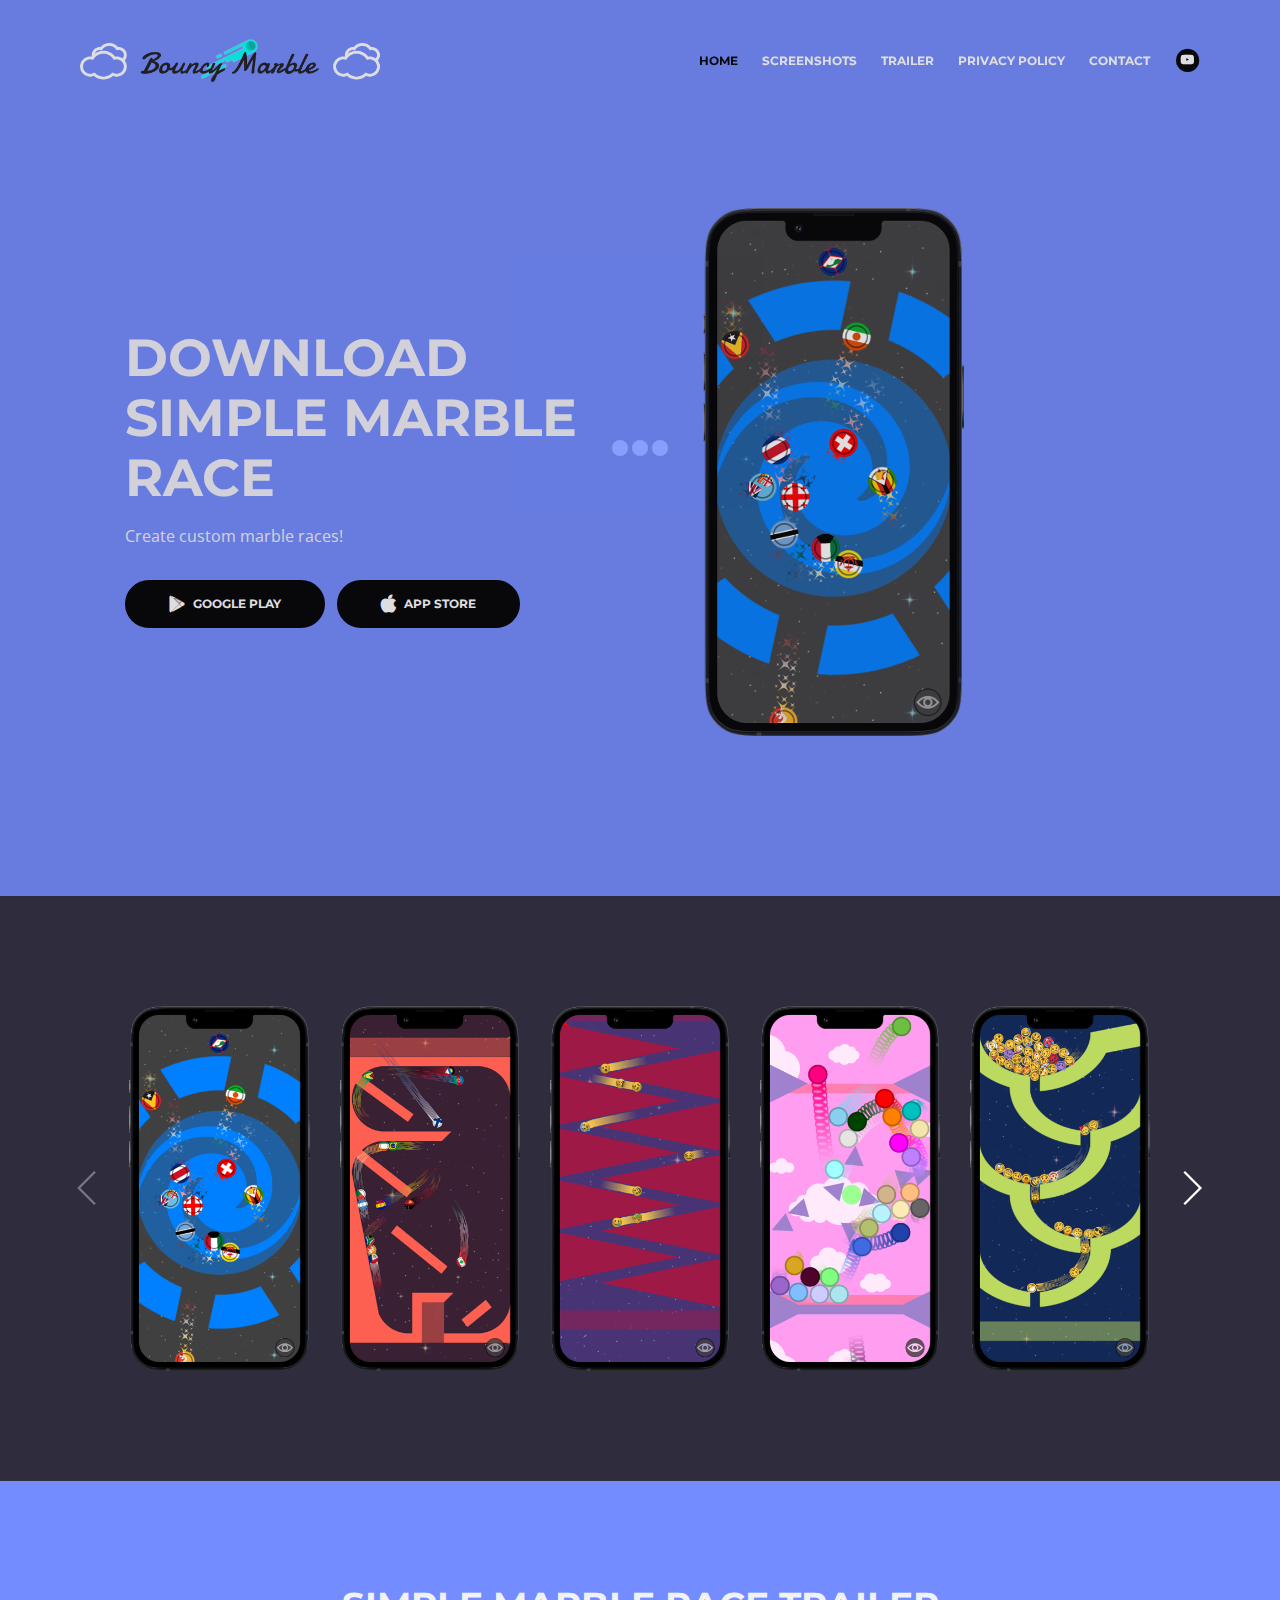
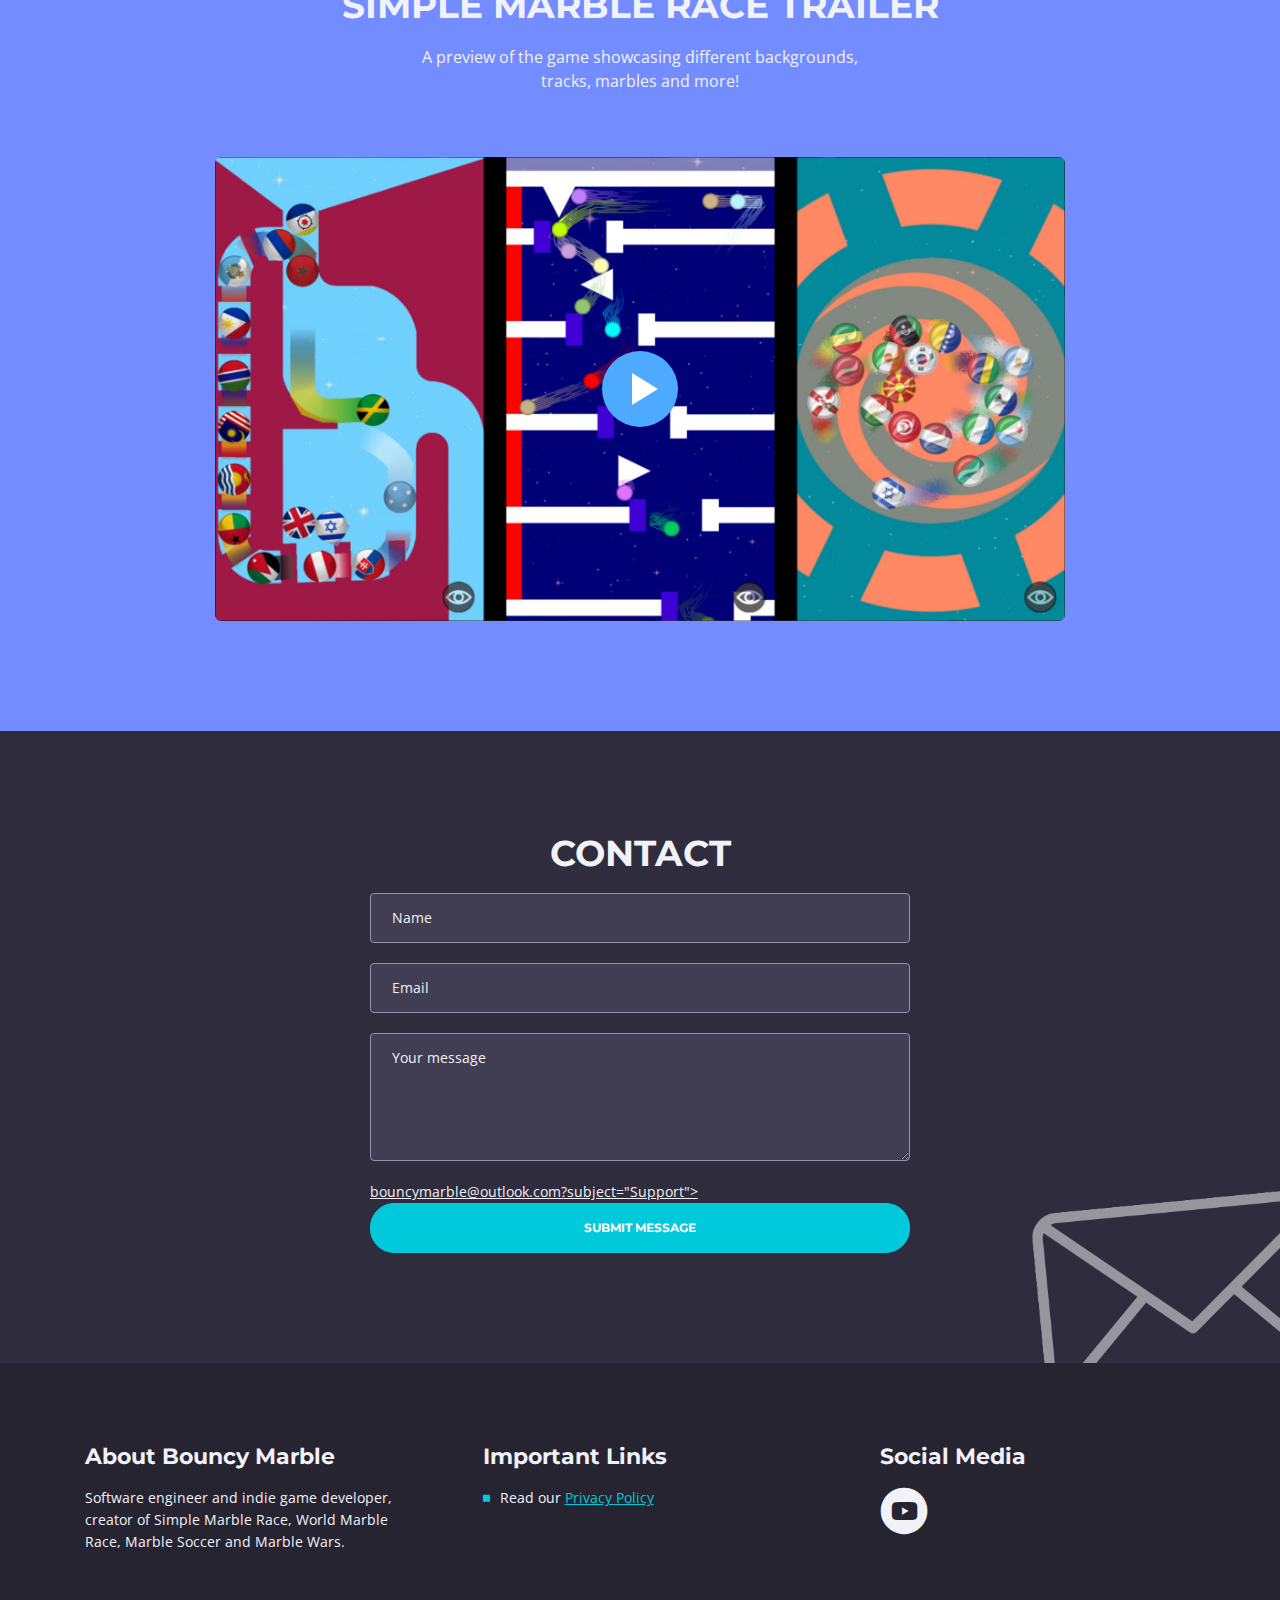
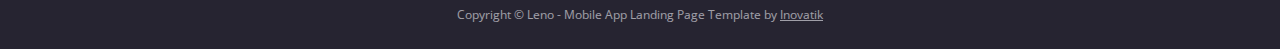
==== index.html @ 017c8eac "Update index.html" ====
<!DOCTYPE html>
<html lang="en">
<head>
    <meta charset="utf-8">
    <meta name="viewport" content="width=device-width, initial-scale=1, shrink-to-fit=no">
    
    <!-- SEO Meta Tags -->
    <meta name="description" content="Free mobile app HTML landing page template to help you build a great online presence for your app which will convert visitors into users">
    <meta name="author" content="Inovatik">

    <!-- OG Meta Tags to improve the way the post looks when you share the page on LinkedIn, Facebook, Google+ -->
	<meta property="og:site_name" content="" /> <!-- website name -->
	<meta property="og:site" content="" /> <!-- website link -->
	<meta property="og:title" content=""/> <!-- title shown in the actual shared post -->
	<meta property="og:description" content="" /> <!-- description shown in the actual shared post -->
	<meta property="og:image" content="" /> <!-- image link, make sure it's jpg -->
	<meta property="og:url" content="" /> <!-- where do you want your post to link to -->
	<meta property="og:type" content="article" />

    <!-- Website Title -->
    <title>Bouncy Marble</title>
    
    <!-- Styles -->
    <link href="https://fonts.googleapis.com/css?family=Montserrat:400,600,700" rel="stylesheet">
    <link href="https://fonts.googleapis.com/css?family=Open+Sans:400,400i,700,700i" rel="stylesheet">
    <link href="css/bootstrap.css" rel="stylesheet">
    <link href="css/fontawesome-all.css" rel="stylesheet">
    <link href="css/swiper.css" rel="stylesheet">
	<link href="css/magnific-popup.css" rel="stylesheet">
	<link href="css/styles.css" rel="stylesheet">
	
	<!-- Favicon  -->
    <link rel="icon" href="images/favicon.png">
</head>
<body data-spy="scroll" data-target=".fixed-top">
    
    <!-- Preloader -->
	<div class="spinner-wrapper">
        <div class="spinner">
            <div class="bounce1"></div>
            <div class="bounce2"></div>
            <div class="bounce3"></div>
        </div>
    </div>
    <!-- end of preloader -->
    

    <!-- Navbar -->
    <nav class="navbar navbar-expand-md navbar-dark navbar-custom fixed-top">
        <!-- Text Logo - Use this if you don't have a graphic logo -->
        <!-- <a class="navbar-brand logo-text page-scroll" href="index.html">Leno</a> -->

        <!-- Image Logo -->
        <a class="navbar-brand logo-image" href="index.html"><img src="images/logo.png" alt="bouncy-marble-logo"></a> 
        
        <!-- Mobile Menu Toggle Button -->
        <button class="navbar-toggler" type="button" data-toggle="collapse" data-target="#navbarsExampleDefault" aria-controls="navbarsExampleDefault" aria-expanded="false" aria-label="Toggle navigation">
            <span class="navbar-toggler-awesome fas fa-bars"></span>
            <span class="navbar-toggler-awesome fas fa-times"></span>
        </button>
        <!-- end of mobile menu toggle button -->

        <div class="collapse navbar-collapse" id="navbarsExampleDefault">
            <ul class="navbar-nav ml-auto">
                <li class="nav-item">
                    <a class="nav-link page-scroll" href="#header">HOME <span class="sr-only">(current)</span></a>
                </li>
                <li class="nav-item">
                    <a class="nav-link page-scroll" href="#screenshots">SCREENSHOTS</a>
                </li>
                <li class="nav-item">
                    <a class="nav-link page-scroll" href="#trailer">TRAILER</a>
                </li>       
                <li class="nav-item">
                    <a class="nav-link page-scroll" href="privacy-policy.html">PRIVACY POLICY</a>
                </li>
                <li class="nav-item">
                    <a class="nav-link page-scroll" href="#contact">CONTACT</a>
                </li>
            </ul>
            <span class="nav-item social-icons">
                <span class="fa-stack">
                    <a href="https://www.youtube.com/c/BouncyMarble" target="_blank">
                        <i class="fas fa-circle fa-stack-2x"></i>
                        <i class="fab fa-youtube fa-stack-1x"></i>
                    </a>
                </span>
            </span>
        </div>
    </nav> <!-- end of navbar -->
    <!-- end of navbar -->


    <!-- Header -->
    <header id="header" class="header">
        <div class="header-content">
            <div class="container">
                <div class="row">
                    <div class="col-lg-6">
                        <div class="text-container">
                            <h1>DOWNLOAD SIMPLE MARBLE RACE</h1>
                            <p class="p-large">Create custom marble races!</p>
                            <a class="btn-solid-lg page-scroll" href="https://play.google.com/store/apps/details?id=bouncymarble.simplemarblerace" target="_blank"><i class="fab fa-google-play"></i>GOOGLE PLAY</a>
                            <a class="btn-solid-lg page-scroll" href="https://apps.apple.com/app/simple-marble-race/id1596388177" target="_blank"><i class="fab fa-apple"></i>APP STORE</a>
                        </div>
                    </div> <!-- end of col -->
                    <div class="col-lg-6">
                        <div class="image-container">
                            <img class="img-fluid" src="images/header-iphone.png" alt="alternative">
                        </div> <!-- end of image-container -->
                    </div> <!-- end of col -->
                </div> <!-- end of row -->
            </div> <!-- end of container -->
        </div> <!-- end of header-content -->
    </header> <!-- end of header -->
    <!-- end of header -->

    <!-- Screenshots -->
    <div id="screenshots" class="slider-2">
        <div class="container">
            <div class="row">
                <div class="col-lg-12">
                    
                    <!-- Image Slider -->
                    <div class="slider-container">
                        <div class="swiper-container image-slider">
                            <div class="swiper-wrapper">
                                
                                <!-- Slide -->
                                <div class="swiper-slide">
                                    <a href="images/screenshot-1.png" class="popup-link" data-effect="fadeIn">
                                        <img class="img-fluid" src="images/screenshot-1.png" alt="alternative">
                                    </a>
                                </div>
                                <!-- end of slide -->
                                
                                <!-- Slide -->
                                <div class="swiper-slide">
                                    <a href="images/screenshot-2.png" class="popup-link" data-effect="fadeIn">
                                        <img class="img-fluid" src="images/screenshot-2.png" alt="alternative">
                                    </a>
                                </div>
                                <!-- end of slide -->

                                <!-- Slide -->
                                <div class="swiper-slide">
                                    <a href="images/screenshot-3.png" class="popup-link" data-effect="fadeIn">
                                        <img class="img-fluid" src="images/screenshot-3.png" alt="alternative">
                                    </a>
                                </div>
                                <!-- end of slide -->

                                <!-- Slide -->
                                <div class="swiper-slide">
                                    <a href="images/screenshot-4.png" class="popup-link" data-effect="fadeIn">
                                        <img class="img-fluid" src="images/screenshot-4.png" alt="alternative">
                                    </a>
                                </div>
                                <!-- end of slide -->

                                <!-- Slide -->
                                <div class="swiper-slide">
                                    <a href="images/screenshot-5.png" class="popup-link" data-effect="fadeIn">
                                        <img class="img-fluid" src="images/screenshot-5.png" alt="alternative">
                                    </a>
                                </div>
                                <!-- end of slide -->
                                
                                <!-- Slide -->
                                <div class="swiper-slide">
                                    <a href="images/screenshot-6.png" class="popup-link" data-effect="fadeIn">
                                        <img class="img-fluid" src="images/screenshot-6.png" alt="alternative">
                                    </a>
                                </div>
                                <!-- end of slide -->

                                <!-- Slide -->
                                <div class="swiper-slide">
                                    <a href="images/screenshot-7.png" class="popup-link" data-effect="fadeIn">
                                        <img class="img-fluid" src="images/screenshot-7.png" alt="alternative">
                                    </a>
                                </div>
                                <!-- end of slide -->

                                <!-- Slide -->
                                <div class="swiper-slide">
                                    <a href="images/screenshot-8.png" class="popup-link" data-effect="fadeIn">
                                        <img class="img-fluid" src="images/screenshot-8.png" alt="alternative">
                                    </a>
                                </div>
                                <!-- end of slide -->

                                <!-- Slide -->
                                <div class="swiper-slide">
                                    <a href="images/screenshot-9.png" class="popup-link" data-effect="fadeIn">
                                        <img class="img-fluid" src="images/screenshot-9.png" alt="alternative">
                                    </a>
                                </div>
                                <!-- end of slide -->

                                <!-- Slide -->
                                <div class="swiper-slide">
                                    <a href="images/screenshot-10.png" class="popup-link" data-effect="fadeIn">
                                        <img class="img-fluid" src="images/screenshot-10.png" alt="alternative">
                                    </a>
                                </div>
                                <!-- end of slide -->
                                
                            </div> <!-- end of swiper-wrapper -->

                            <!-- Add Arrows -->
                            <div class="swiper-button-next"></div>
                            <div class="swiper-button-prev"></div>
                            <!-- end of add arrows -->

                        </div> <!-- end of swiper-container -->
                    </div> <!-- end of slider-container -->
                    <!-- end of image slider -->

                </div> <!-- end of col -->
            </div> <!-- end of row -->
        </div> <!-- end of container -->
    </div> <!-- end of slider-2 -->
    <!-- end of screenshots -->

    <!-- Video -->
    <div id="trailer" class="basic-1">
        <div class="container">
            <div class="row">
                <div class="col-lg-12">
                    <h2>SIMPLE MARBLE RACE TRAILER</h2>
                    <div class="p-heading p-large">A preview of the game showcasing different backgrounds, tracks, marbles and more!</div>
                </div> <!-- end of col -->
            </div> <!-- end of row -->
            <div class="row">
                <div class="col-lg-12">

                    <!-- Video Preview -->
                    <div class="image-container">
                        <div class="video-wrapper">
                            <a class="popup-youtube" href="https://www.youtube.com/watch?v=UEtuPgGzj78" data-effect="fadeIn">
                                <img class="img-fluid" src="images/video-frame.jpg" alt="alternative">
                                <span class="video-play-button">
                                    <span></span>
                                </span>
                            </a>
                        </div> <!-- end of video-wrapper -->
                    </div> <!-- end of image-container -->
                    <!-- end of video preview -->

                </div> <!-- end of col -->
            </div> <!-- end of row -->
        </div> <!-- end of container -->
    </div> <!-- end of basic-1 -->
    <!-- end of video -->

    <div id="contact" class="form">
        <div class="container">
            <div class="row">
              <div class="col-lg-12">
                <h2>CONTACT</h2>
              </div>
            </div>
            <div class="row">
              <div class="col-lg-6 offset-lg-3">
                <form action="#" method="post" id="contactForm" data-toggle="validator" data-focus="false">
                  <div class="form-group">
                    <input type="text" class="form-control-input" id="cname" required="">
                    <label class="label-control" for="cname">Name</label>
                    <div class="help-block with-errors"></div>
                  </div>
                  <div class="form-group">
                    <input type="email" class="form-control-input" id="cemail" required="">
                    <label class="label-control" for="cemail">Email</label>
                    <div class="help-block with-errors"></div>
                  </div>
                  <div class="form-group">
                    <textarea class="form-control-textarea" id="cmessage" required=""></textarea>
                    <label class="label-control" for="cmessage">Your message</label>
                    <div class="help-block with-errors"></div>
                  </div>
                  <div class="form-group">
                    <a href=mailto:<nowiki>bouncymarble@outlook.com?subject="Support">
                        <button class="form-control-submit-button">SUBMIT MESSAGE</button>
                    </a>
                  </div>
                  <div class="form-message">
                    <div id="cmsgSubmit" class="h3 text-center hidden"></div>
                  </div>
                </form>
              </div>
            </div>
        </div>
    </div>

    <!-- Footer -->
    <div class="footer">
        <div class="container">
            <div class="row">
                <div class="col-md-4">
                    <div class="footer-col">
                        <h4>About Bouncy Marble</h4>
                        <p>Software engineer and indie game developer, creator of Simple Marble Race, World Marble Race, Marble Soccer and Marble Wars.</p>
                    </div>
                </div> <!-- end of col -->
                <div class="col-md-4">
                    <div class="footer-col middle">
                        <h4>Important Links</h4>
                        <ul class="list-unstyled li-space-lg">
                            <li class="media">
                                <i class="fas fa-square"></i>
                                <div class="media-body">Read our <a class="turquoise" href="privacy-policy.html">Privacy Policy</a></div>
                            </li>
                        </ul>
                    </div>
                </div> <!-- end of col -->
                <div class="col-md-4">
                    <div class="footer-col last">
                        <h4>Social Media</h4>
                        <span class="fa-stack">
                            <a href="https://www.youtube.com/c/BouncyMarble" target="_blank">
                                <i class="fas fa-circle fa-stack-2x"></i>
                                <i class="fab fa-youtube fa-stack-1x"></i>
                            </a>
                        </span>
                    </div> 
                </div> <!-- end of col -->
            </div> <!-- end of row -->
        </div> <!-- end of container -->
    </div> <!-- end of footer -->  
    <!-- end of footer -->


    <!-- Copyright -->
    <div class="copyright">
        <div class="container">
            <div class="row">
                <div class="col-lg-12">
                    <p class="p-small">Copyright © Leno - Mobile App Landing Page Template by <a href="http://www.inovatik.com">Inovatik</a></p>
                </div> <!-- end of col -->
            </div> <!-- enf of row -->
        </div> <!-- end of container -->
    </div> <!-- end of copyright --> 
    <!-- end of copyright -->
    
    	
    <!-- Scripts -->
    <script src="js/jquery.min.js"></script> <!-- jQuery for Bootstrap's JavaScript plugins -->
    <script src="js/popper.min.js"></script> <!-- Popper tooltip library for Bootstrap -->
    <script src="js/bootstrap.min.js"></script> <!-- Bootstrap framework -->
    <script src="js/jquery.easing.min.js"></script> <!-- jQuery Easing for smooth scrolling between anchors -->
    <script src="js/swiper.min.js"></script> <!-- Swiper for image and text sliders -->
    <script src="js/jquery.magnific-popup.js"></script> <!-- Magnific Popup for lightboxes -->
    <script src="js/morphext.min.js"></script> <!-- Morphtext rotating text in the header -->
    <script src="js/validator.min.js"></script> <!-- Validator.js - Bootstrap plugin that validates forms -->
    <script src="js/scripts.js"></script> <!-- Custom scripts -->
</body>
</html>
---- css/styles.css ----
/* Template: Juno - Multipurpose Landing Page Pack
   Author: InovatikThemes
   Created: Mar 2019
   Description: Master CSS file
*/

/*****************************************
Table Of Contents:

01. General Styles
02. Preloader
03. Navigation
04. Header
05. Features
******************************************/

/*****************************************
Colors:

- Text, navbar links - white #f1f1f8
- Buttons, bullets, icons - turquoise #00c9db
- Navbar - navy #4633af
- Backgrounds - dark denim #262431
- Backgrounds - denim #2f2c3d
******************************************/


/******************************/
/*     01. General Styles     */
/******************************/
body,
html {
    width: 100%;
	height: 100%;
}

body, p {
	color: #f1f1f8; 
	font: 400 0.875rem/1.375rem "Open Sans", sans-serif;
}

.p-large {
	color: #f1f1f8;
	font: 400 1rem/1.5rem "Open Sans", sans-serif;
}

.p-small {
	color: #f1f1f8;
	font: 400 0.75rem/1.25rem "Open Sans", sans-serif;
}

.p-heading {
	margin-bottom: 3.75rem;
	text-align: center;
}

.li-space-lg li {
	margin-bottom: 0.375rem;
}

.indent {
	padding-left: 1.25rem;
}

h1 {
	color: #f1f1f8;
	font: 700 2.5rem/2.875rem "Montserrat", sans-serif;
}

h2 {
	color: #f1f1f8;
	font: 700 2.25rem/2.75rem "Montserrat", sans-serif;
}

h3 {
	color: #f1f1f8;
	font: 700 1.75rem/2.125rem "Montserrat", sans-serif;
}

h4 {
	color: #f1f1f8;
	font: 700 1.375rem/1.75rem "Montserrat", sans-serif;
}

h5 {
	color: #f1f1f8;
	font: 700 1.125rem/1.625rem "Montserrat", sans-serif;
}

h6 {
	color: #f1f1f8;
	font: 700 1rem/1.5rem "Montserrat", sans-serif;
}

a {
	color: #f1f1f8;
	text-decoration: underline;
}

a:hover {
	color: #f1f1f8;
	text-decoration: underline;
}

a.turquoise {
	color: #00c9db;
}

a.white {
	color: #fff;
}

.testimonial-text {
	font: italic 400 1rem/1.5rem "Open Sans", sans-serif;
}

.testimonial-author {
	font: 700 1rem/1.5rem "Montserrat", sans-serif;
}

.btn-solid-reg {
	display: inline-block;
	padding: 1.1875rem 2.125rem 1.1875rem 2.125rem;
	border: 0.125rem solid #000;
	border-radius: 2rem;
	background-color: #000;
	color: #fff;
	font: 700 0.75rem/0 "Montserrat", sans-serif;
	text-decoration: none;
	transition: all 0.2s;
}

.btn-solid-reg:hover {
	background-color: transparent;
	color: #000;
	text-decoration: none;
}

.btn-solid-lg {
	display: inline-block;
	padding: 1.375rem 2.625rem 1.375rem 2.625rem;
	border: 0.125rem solid #000;
	border-radius: 2rem;
	background-color: #000;
	color: #fff;
	font: 700 0.75rem/0 "Montserrat", sans-serif;
	text-decoration: none;
	transition: all 0.2s;
}

.btn-solid-lg:hover {
	background-color: transparent;
	color: #000;
	text-decoration: none;
}

.btn-solid-lg .fab {
	margin-right: 0.5rem;
	font-size: 1.25rem;
	line-height: 0;
	vertical-align: top;
}

.btn-solid-lg .fab.fa-google-play {
	font-size: 1rem;
}

.btn-outline-reg {
	display: inline-block;
	padding: 1.1875rem 2.125rem 1.1875rem 2.125rem;
	border: 0.125rem solid #00c9db;
	border-radius: 2rem;
	background-color: transparent;
	color: #00c9db;
	font: 700 0.75rem/0 "Montserrat", sans-serif;
	text-decoration: none;
	transition: all 0.2s;
}

.btn-outline-reg:hover {
	background-color: #00c9db;
	color: #fff;
	text-decoration: none;
}

.btn-outline-lg {
	display: inline-block;
	padding: 1.375rem 2.625rem 1.375rem 2.625rem;
	border: 0.125rem solid #00c9db;
	border-radius: 2rem;
	background-color: transparent;
	color: #00c9db;
	font: 700 0.75rem/0 "Montserrat", sans-serif;
	text-decoration: none;
	transition: all 0.2s;
}

.btn-outline-lg:hover {
	background-color: #00c9db;
	color: #fff;
	text-decoration: none;
}

.btn-outline-sm {
	display: inline-block;
	padding: 1rem 1.625rem 0.875rem 1.625rem;
	border: 0.125rem solid #00c9db;
	border-radius: 2rem;
	background-color: transparent;
	color: #00c9db;
	font: 700 0.625rem/0 "Montserrat", sans-serif;
	text-decoration: none;
	transition: all 0.2s;
}

.btn-outline-sm:hover {
	background-color: #00c9db;
	color: #fff;
	text-decoration: none;
}

.form-group {
	position: relative;
	margin-bottom: 1.25rem;
}

.form-group.has-error.has-danger {
	margin-bottom: 0.625rem;
}

.form-group.has-error.has-danger .help-block.with-errors ul {
	margin-top: 0.375rem;
}

.label-control {
	position: absolute;
	top: 0.87rem;
	left: 1.375rem;
	color: #f1f1f8;
	opacity: 1;
	font: 400 0.875rem/1.375rem "Open Sans", sans-serif;
	cursor: text;
	transition: all 0.2s ease;
}

/* IE10+ hack to solve lower label text position compared to the rest of the browsers */
@media screen and (-ms-high-contrast: active), screen and (-ms-high-contrast: none) {  
	.label-control {
		top: 0.9375rem;
	}
}

.form-control-input:focus + .label-control,
.form-control-input.notEmpty + .label-control,
.form-control-textarea:focus + .label-control,
.form-control-textarea.notEmpty + .label-control {
	top: 0.125rem;
	opacity: 1;
	font-size: 0.75rem;
	font-weight: 700;
}

.form-control-input,
.form-control-select {
	display: block; /* needed for proper display of the label in Firefox, IE, Edge */
	width: 100%;
	padding-top: 1.0625rem;
	padding-bottom: 0.0625rem;
	padding-left: 1.3125rem;
	border: 1px solid #9791ae;
	border-radius: 0.25rem;
	background-color: #413d52;
	color: #f1f1f8;
	font: 400 0.875rem/1.875rem "Open Sans", sans-serif;
	transition: all 0.2s;
	-webkit-appearance: none; /* removes inner shadow on form inputs on ios safari */
}

.form-control-select {
	padding-top: 0.5rem;
	padding-bottom: 0.5rem;
	height: 3rem;
}

/* IE10+ hack to solve lower label text position compared to the rest of the browsers */
@media screen and (-ms-high-contrast: active), screen and (-ms-high-contrast: none) {  
	.form-control-input {
		padding-top: 1.25rem;
		padding-bottom: 0.75rem;
		line-height: 1.75rem;
	}

	.form-control-select {
		padding-top: 0.875rem;
		padding-bottom: 0.75rem;
		height: 3.125rem;
		line-height: 2.125rem;
	}
}

select {
    /* you should keep these first rules in place to maintain cross-browser behavior */
    -webkit-appearance: none;
	-moz-appearance: none;
	-ms-appearance: none;
    -o-appearance: none;
    appearance: none;
    background-image: url('../images/down-arrow.png');
    background-position: 96% 50%;
    background-repeat: no-repeat;
    outline: none;
}

select::-ms-expand {
    display: none; /* removes the ugly default down arrow on select form field in IE11 */
}

.form-control-textarea {
	display: block; /* used to eliminate a bottom gap difference between Chrome and IE/FF */
	width: 100%;
	height: 8rem; /* used instead of html rows to normalize height between Chrome and IE/FF */
	padding-top: 1.25rem;
	padding-left: 1.3125rem;
	border: 1px solid #9791ae;
	border-radius: 0.25rem;
	background-color: #413d52;
	color: #f1f1f8;
	font: 400 0.875rem/1.75rem "Open Sans", sans-serif;
	transition: all 0.2s;
}

.form-control-input:focus,
.form-control-select:focus,
.form-control-textarea:focus {
	border: 1px solid #f1f1f8;
	outline: none; /* Removes blue border on focus */
}

.form-control-input:hover,
.form-control-select:hover,
.form-control-textarea:hover {
	border: 1px solid #f1f1f8;
}

.checkbox {
	font: 400 0.75rem/1.25rem "Open Sans", sans-serif;
}

input[type='checkbox'] {
	vertical-align: -15%;
	margin-right: 0.375rem;
}

/* IE10+ hack to raise checkbox field position compared to the rest of the browsers */
@media screen and (-ms-high-contrast: active), screen and (-ms-high-contrast: none) {  
	input[type='checkbox'] {
		vertical-align: -9%;
	}
}

.form-control-submit-button {
	display: inline-block;
	width: 100%;
	height: 3.125rem;
	border: 1px solid #00c9db;
	border-radius: 1.5rem;
	background-color: #00c9db;
	color: #fff;
	font: 700 0.75rem/1.75rem "Montserrat", sans-serif;
	cursor: pointer;
	transition: all 0.2s;
}

.form-control-submit-button:hover {
	background-color: transparent;
	color: #00c9db;
}

/* Form Success And Error Message Formatting */
#cmsgSubmit.h3.text-center.tada.animated,
#pmsgSubmit.h3.text-center.tada.animated,
#cmsgSubmit.h3.text-center,
#pmsgSubmit.h3.text-center {
	display: block;
	margin-bottom: 0;
	color: #f1f1f8;
	font: 400 1.125rem/1rem "Open Sans", sans-serif;
}

.help-block.with-errors .list-unstyled {
	color: #f1f1f8;
	font-size: 0.75rem;
	line-height: 1.125rem;
	text-align: left;
}

.help-block.with-errors ul {
	margin-bottom: 0;
}
/* end of form success and error message formatting */

/* Form Success And Error Message Animation - Animate.css */
@-webkit-keyframes tada {
	from {
		-webkit-transform: scale3d(1, 1, 1);
		-ms-transform: scale3d(1, 1, 1);
		transform: scale3d(1, 1, 1);
	}
	10%, 20% {
		-webkit-transform: scale3d(.9, .9, .9) rotate3d(0, 0, 1, -3deg);
		-ms-transform: scale3d(.9, .9, .9) rotate3d(0, 0, 1, -3deg);
		transform: scale3d(.9, .9, .9) rotate3d(0, 0, 1, -3deg);
	}
	30%, 50%, 70%, 90% {
		-webkit-transform: scale3d(1.1, 1.1, 1.1) rotate3d(0, 0, 1, 3deg);
		-ms-transform: scale3d(1.1, 1.1, 1.1) rotate3d(0, 0, 1, 3deg);
		transform: scale3d(1.1, 1.1, 1.1) rotate3d(0, 0, 1, 3deg);
	}
	40%, 60%, 80% {
		-webkit-transform: scale3d(1.1, 1.1, 1.1) rotate3d(0, 0, 1, -3deg);
		-ms-transform: scale3d(1.1, 1.1, 1.1) rotate3d(0, 0, 1, -3deg);
		transform: scale3d(1.1, 1.1, 1.1) rotate3d(0, 0, 1, -3deg);
	}
	to {
		-webkit-transform: scale3d(1, 1, 1);
		-ms-transform: scale3d(1, 1, 1);
		transform: scale3d(1, 1, 1);
	}
}

@keyframes tada {
	from {
		-webkit-transform: scale3d(1, 1, 1);
		-ms-transform: scale3d(1, 1, 1);
		transform: scale3d(1, 1, 1);
	}
	10%, 20% {
		-webkit-transform: scale3d(.9, .9, .9) rotate3d(0, 0, 1, -3deg);
		-ms-transform: scale3d(.9, .9, .9) rotate3d(0, 0, 1, -3deg);
		transform: scale3d(.9, .9, .9) rotate3d(0, 0, 1, -3deg);
	}
	30%, 50%, 70%, 90% {
		-webkit-transform: scale3d(1.1, 1.1, 1.1) rotate3d(0, 0, 1, 3deg);
		-ms-transform: scale3d(1.1, 1.1, 1.1) rotate3d(0, 0, 1, 3deg);
		transform: scale3d(1.1, 1.1, 1.1) rotate3d(0, 0, 1, 3deg);
	}
	40%, 60%, 80% {
		-webkit-transform: scale3d(1.1, 1.1, 1.1) rotate3d(0, 0, 1, -3deg);
		-ms-transform: scale3d(1.1, 1.1, 1.1) rotate3d(0, 0, 1, -3deg);
		transform: scale3d(1.1, 1.1, 1.1) rotate3d(0, 0, 1, -3deg);
	}
	to {
		-webkit-transform: scale3d(1, 1, 1);
		-ms-transform: scale3d(1, 1, 1);
		transform: scale3d(1, 1, 1);
	}
}

.tada {
	-webkit-animation-name: tada;
	animation-name: tada;
}

.animated {
	-webkit-animation-duration: 1s;
	animation-duration: 1s;
	-webkit-animation-fill-mode: both;
	animation-fill-mode: both;
}
/* end of form success and error message animation - Animate.css */

/* Fade-move Animation For Lightbox - Magnific Popup */
/* at start */
.my-mfp-slide-bottom .zoom-anim-dialog {
	opacity: 0;
	transition: all 0.2s ease-out;
	-webkit-transform: translateY(-1.25rem) perspective(37.5rem) rotateX(10deg);
	-ms-transform: translateY(-1.25rem) perspective(37.5rem) rotateX(10deg);
	transform: translateY(-1.25rem) perspective(37.5rem) rotateX(10deg);
}

/* animate in */
.my-mfp-slide-bottom.mfp-ready .zoom-anim-dialog {
	opacity: 1;
	-webkit-transform: translateY(0) perspective(37.5rem) rotateX(0); 
	-ms-transform: translateY(0) perspective(37.5rem) rotateX(0); 
	transform: translateY(0) perspective(37.5rem) rotateX(0); 
}

/* animate out */
.my-mfp-slide-bottom.mfp-removing .zoom-anim-dialog {
	opacity: 0;
	-webkit-transform: translateY(-0.625rem) perspective(37.5rem) rotateX(10deg); 
	-ms-transform: translateY(-0.625rem) perspective(37.5rem) rotateX(10deg); 
	transform: translateY(-0.625rem) perspective(37.5rem) rotateX(10deg); 
}

/* dark overlay, start state */
.my-mfp-slide-bottom.mfp-bg {
	opacity: 0;
	transition: opacity 0.2s ease-out;
}

/* animate in */
.my-mfp-slide-bottom.mfp-ready.mfp-bg {
	opacity: 0.8;
}
/* animate out */
.my-mfp-slide-bottom.mfp-removing.mfp-bg {
	opacity: 0;
}
/* end of fade-move animation for lightbox - magnific popup */

/* Fade Animation For Image Slider - Magnific Popup */
@-webkit-keyframes fadeIn {
	from {
		opacity: 0;
	}
	to {
		opacity: 1;
	}
}

@keyframes fadeIn {
	from {
		opacity: 0;
	}
	to {
		opacity: 1;
	}
}

.fadeIn {
	-webkit-animation: fadeIn 0.6s;
	animation: fadeIn 0.6s;
}

@-webkit-keyframes fadeOut {
	from {
		opacity: 1;
	}
	to {
		opacity: 0;
	}
}

@keyframes fadeOut {
	from {
		opacity: 1;
	}
	to {
		opacity: 0;
	}
}

.fadeOut {
	-webkit-animation: fadeOut 0.8s;
	animation: fadeOut 0.8s;
}
/* end of fade animation for image slider - magnific popup */


/*************************/
/*     02. Preloader     */
/*************************/
.spinner-wrapper {
	position: fixed;
	z-index: 999999;
	top: 0;
	right: 0;
	bottom: 0;
	left: 0;
	background: #2f2c3d;
}

.spinner {
	position: absolute;
	top: 50%; /* centers the loading animation vertically one the screen */
	left: 50%; /* centers the loading animation horizontally one the screen */
	width: 3.75rem;
	height: 1.25rem;
	margin: -0.625rem 0 0 -1.875rem; /* is width and height divided by two */ 
	text-align: center;
}

.spinner > div {
	display: inline-block;
	width: 1rem;
	height: 1rem;
	border-radius: 100%;
	background-color: #fff;
	-webkit-animation: sk-bouncedelay 1.4s infinite ease-in-out both;
	animation: sk-bouncedelay 1.4s infinite ease-in-out both;
}

.spinner .bounce1 {
	-webkit-animation-delay: -0.32s;
	animation-delay: -0.32s;
}

.spinner .bounce2 {
	-webkit-animation-delay: -0.16s;
	animation-delay: -0.16s;
}

@-webkit-keyframes sk-bouncedelay {
	0%, 80%, 100% { -webkit-transform: scale(0); }
	40% { -webkit-transform: scale(1.0); }
}

@keyframes sk-bouncedelay {
	0%, 80%, 100% { 
		-webkit-transform: scale(0);
		-ms-transform: scale(0);
		transform: scale(0);
	} 40% { 
		-webkit-transform: scale(1.0);
		-ms-transform: scale(1.0);
		transform: scale(1.0);
	}
}


/**************************/
/*     03. Navigation     */
/**************************/
.navbar-custom {
	background-color: #738cff;
	box-shadow: 0 0.0625rem 0.375rem 0 rgba(0, 0, 0, 0.1);
	font: 700 0.75rem/2rem "Montserrat", sans-serif;
	transition: all 0.2s;
}

.navbar-custom .navbar-brand.logo-image img {
    width: 300px;
	margin-bottom: 1px;
	-webkit-backface-visibility: hidden;
}

.navbar-custom .navbar-brand.logo-text {
	font: 700 2.375rem/1.5rem "Montserrat", sans-serif;
	color: #fff;
	letter-spacing: -0.5px;
	text-decoration: none;
}

.navbar-custom .navbar-nav {
	margin-top: 0.75rem;
}

.navbar-custom .nav-item .nav-link {
	padding: 0 0.75rem 0 0.75rem;
	color: #fff;
	text-decoration: none;
	transition: all 0.2s ease;
}

.navbar-custom .nav-item .nav-link:hover,
.navbar-custom .nav-item .nav-link.active {
	color: #00c9db;
}

/* Dropdown Menu */
.navbar-custom .dropdown:hover > .dropdown-menu {
	display: block; /* this makes the dropdown menu stay open while hovering it */
	min-width: auto;
	animation: fadeDropdown 0.2s; /* required for the fade animation */
}

@keyframes fadeDropdown {
    0% {
        opacity: 0;
    }

    100% {
        opacity: 1;
    }
}

.navbar-custom .dropdown-toggle:focus { /* removes dropdown outline on focus  */
	outline: 0;
}

.navbar-custom .dropdown-menu {
	margin-top: 0;
	border: none;
	border-radius: 0.25rem;
	background-color: #738cff;
}

.navbar-custom .dropdown-item {
	color: #fff;
	text-decoration: none;
}

.navbar-custom .dropdown-item:hover {
	background-color: #738cff;
}

.navbar-custom .dropdown-item .item-text {
	font: 700 0.75rem/1.5rem "Montserrat", sans-serif;
}

.navbar-custom .dropdown-item:hover .item-text {
	color: #00c9db;
}

.navbar-custom .dropdown-items-divide-hr {
	width: 100%;
	height: 1px;
	margin: 0.25rem auto 0.25rem auto;
	border: none;
	background-color: #b5bcc4;
	opacity: 0.2;
}
/* end of dropdown menu */

.navbar-custom .social-icons {
	display: none;
}

.navbar-custom .navbar-toggler {
	border: none;
	color: #fff;
	font-size: 2rem;
}

.navbar-custom button[aria-expanded='false'] .navbar-toggler-awesome.fas.fa-times{
	display: none;
}

.navbar-custom button[aria-expanded='false'] .navbar-toggler-awesome.fas.fa-bars{
	display: inline-block;
}

.navbar-custom button[aria-expanded='true'] .navbar-toggler-awesome.fas.fa-bars{
	display: none;
}

.navbar-custom button[aria-expanded='true'] .navbar-toggler-awesome.fas.fa-times{
	display: inline-block;
	margin-right: 0.125rem;
}


/*********************/
/*    04. Header     */
/*********************/
.header {
	background: linear-gradient(to bottom right, rgba(72, 72, 212, 0), rgba(241, 104, 104, 0)), url('../images/header-background.jpg') center center no-repeat;
	background-size: cover;
}

.header .header-content {
	padding-top: 8.5rem;
	padding-bottom: 7rem;
	text-align: center;
}

.header .text-container {
	margin-bottom: 3rem;
}

.header h1 {
	margin-bottom: 1rem;
}

.header #js-rotating {
	color: #40e0ee;
}

.header .p-large {
	margin-bottom: 2rem;
}

.header .btn-solid-lg {
	margin-right: 0.5rem;
	margin-bottom: 1.25rem;
}


/****************************/
/*     05. Testimonials     */
/****************************/
.slider-1 {
	padding-top: 6.875rem;
	padding-bottom: 6.375rem;
	background-color: #262431;
}

.slider-1 .slider-container {
	position: relative;
}

.slider-1 .swiper-container {
	position: static;
	width: 90%;
	text-align: center;
}

.slider-1 .swiper-button-prev:focus,
.slider-1 .swiper-button-next:focus {
	/* even if you can't see it chrome you can see it on mobile device */
	outline: none;
}

.slider-1 .swiper-button-prev {
	left: -0.5rem;
	background-image: url("data:image/svg+xml;charset=utf-8,%3Csvg%20xmlns%3D'http%3A%2F%2Fwww.w3.org%2F2000%2Fsvg'%20viewBox%3D'0%200%2028%2044'%3E%3Cpath%20d%3D'M0%2C22L22%2C0l2.1%2C2.1L4.2%2C22l19.9%2C19.9L22%2C44L0%2C22L0%2C22L0%2C22z'%20fill%3D'%23f1f1f8'%2F%3E%3C%2Fsvg%3E");
	background-size: 1.125rem 1.75rem;
}

.slider-1 .swiper-button-next {
	right: -0.5rem;
	background-image: url("data:image/svg+xml;charset=utf-8,%3Csvg%20xmlns%3D'http%3A%2F%2Fwww.w3.org%2F2000%2Fsvg'%20viewBox%3D'0%200%2028%2044'%3E%3Cpath%20d%3D'M27%2C22L27%2C22L5%2C44l-2.1-2.1L22.8%2C22L2.9%2C2.1L5%2C0L27%2C22L27%2C22z'%20fill%3D'%23f1f1f8'%2F%3E%3C%2Fsvg%3E");
	background-size: 1.125rem 1.75rem;
}

.slider-1 .card {
	position: relative;
	border: none;
	background-color: transparent;
}

.slider-1 .card-image {
	width: 6rem;
	height: 6rem;
	margin-right: auto;
	margin-bottom: 0.25rem;
	margin-left: auto;
	border-radius: 50%;
}

.slider-1 .card-body {
	padding-bottom: 0;
}

.slider-1 .testimonial-author {
	margin-bottom: 0;
}


/************************/
/*     05. Features     */
/************************/
.tabs {
	padding-top: 6.5rem;
	padding-bottom: 4.25rem;
	background-color: #2f2c3d;
}

.tabs h2 {
	margin-bottom: 1.125rem;
	text-align: center;
}

.tabs .p-heading {
	margin-bottom: 3.125rem;
}

.tabs .nav-tabs {
	margin-right: auto;
	margin-bottom: 2.5rem;
	margin-left: auto;
	justify-content: center;
	border-bottom: none;
}

.tabs .nav-link {
	margin-bottom: 1rem;
	padding: 0.5rem 1.375rem 0.25rem 1.375rem;
	border: none;
	border-bottom: 0.1875rem solid #f1f1f8;
	border-radius: 0;
	color: #f1f1f8;
	font: 700 1rem/1.75rem "Montserrat", sans-serif;
	text-decoration: none;
	transition: all 0.2s ease;
}

.tabs .nav-link.active,
.tabs .nav-link:hover {
	border-bottom: 0.1875rem solid #00c9db;
	background-color: transparent;
	color: #00c9db;
}

.tabs .nav-link .fas {
	margin-right: 0.375rem;
	font-size: 1rem;
}

.tabs .tab-content {
	width: 100%; /* for proper display in IE11 */
}

.tabs .card {
	border: none;
	background: transparent;
}

.tabs .card-body {
	padding: 1rem 0 1.25rem 0;
}

.tabs .card-title {
	margin-bottom: 0.5rem;
}

.tabs .card .card-icon {
	display: inline-block;
	width: 3.5rem;
	height: 3.5rem;
	border-radius: 50%;
	background-color: #00c9db;
	text-align: center;
	vertical-align: top;
}

.tabs .card .card-icon .fas,
.tabs .card .card-icon .far {
	color: #fff;
	font-size: 1.75rem;
	line-height: 3.5rem;
}

.tabs #tab-1 .card.left-pane .text-wrapper {
	display: inline-block;
	width: 75%;
}

.tabs #tab-1 .card.left-pane .card-icon {
	float: left;
	margin-right: 1rem;
}

.tabs #tab-1 img {
	display: block;
	margin: 2rem auto 3rem auto;
}

.tabs #tab-1 .card.right-pane .text-wrapper {
	display: inline-block;
	width: 75%;
}

.tabs #tab-1 .card.right-pane .card-icon {
	margin-right: 1rem;
}

.tabs #tab-2 img {
	display: block;
	margin: 0 auto 2rem auto;
}

.tabs #tab-2 .text-area {
	margin-top: 1.5rem;
}

.tabs #tab-2 h3 {
	margin-bottom: 0.75rem;
}

.tabs #tab-2 .icon-cards-area {
	margin-top: 2.5rem;
}

.tabs #tab-2 .icon-cards-area .card {
	width: 100%; /* for proper display in IE11 */
}

.tabs #tab-3 .icon-cards-area .card {
	width: 100%; /* for proper display in IE11 */
}

.tabs #tab-3 .text-area {
	margin-top: 0.75rem;
	margin-bottom: 4rem;
}

.tabs #tab-3 h3 {
	margin-bottom: 0.75rem;
}

.tabs #tab-3 img {
	margin: 0 auto 3rem auto;
}


/*********************/
/*     07. Video     */
/*********************/
.basic-1 {
	padding-top: 6.375rem;
	padding-bottom: 6.875rem;
	background: url('../images/video-background.jpg') center center no-repeat;
	background-size: cover; 
}

.basic-1 h2 {
	margin-bottom: 1.125rem;
	text-align: center;
}

.basic-1 .p-heading {
	margin-bottom: 4rem;
	text-align: center;
}

.basic-1 .image-container img {
	border-radius: 0.375rem;
}

.basic-1 .video-wrapper {
	position: relative;
}

/* Video Play Button */
.basic-1 .video-play-button {
	position: absolute;
	z-index: 10;
	top: 50%;
	left: 50%;
	display: block;
	box-sizing: content-box;
	width: 2rem;
	height: 2.75rem;
	padding: 1.125rem 1.25rem 1.125rem 1.75rem;
	border-radius: 50%;
	-webkit-transform: translateX(-50%) translateY(-50%);
	-ms-transform: translateX(-50%) translateY(-50%);
	transform: translateX(-50%) translateY(-50%);
}
  
.basic-1 .video-play-button:before {
	content: "";
	position: absolute;
	z-index: 0;
	top: 50%;
	left: 50%;
	display: block;
	width: 4.75rem;
	height: 4.75rem;
	border-radius: 50%;
	background: #4eaaff;
	animation: pulse-border 1500ms ease-out infinite;
	-webkit-transform: translateX(-50%) translateY(-50%);
	-ms-transform: translateX(-50%) translateY(-50%);
	transform: translateX(-50%) translateY(-50%);
}
  
.basic-1 .video-play-button:after {
	content: "";
	position: absolute;
	z-index: 1;
	top: 50%;
	left: 50%;
	display: block;
	width: 4.375rem;
	height: 4.375rem;
	border-radius: 50%;
	background: #4eaaff;
	transition: all 200ms;
	-webkit-transform: translateX(-50%) translateY(-50%);
	-ms-transform: translateX(-50%) translateY(-50%);
	transform: translateX(-50%) translateY(-50%);
}
  
.basic-1 .video-play-button span {
	position: relative;
	display: block;
	z-index: 3;
	top: 0.375rem;
	left: 0.25rem;
	width: 0;
	height: 0;
	border-left: 1.625rem solid #fff;
	border-top: 1rem solid transparent;
	border-bottom: 1rem solid transparent;
}
  
@keyframes pulse-border {
	0% {
		transform: translateX(-50%) translateY(-50%) translateZ(0) scale(1);
		opacity: 1;
	}
	100% {
		transform: translateX(-50%) translateY(-50%) translateZ(0) scale(1.5);
		opacity: 0;
	}
}
/* end of video play button */  


/*************************/
/*     09. Details 1     */
/*************************/
.basic-2 {
	padding-top: 8rem;
	padding-bottom: 3.5rem;
	background-color: #262431;
}

.basic-2 img {
	margin-bottom: 3.5rem;
}

.basic-2 h3 {
	margin-bottom: 1.125rem;
}

.basic-2 .btn-solid-reg {
	margin-top: 0.5rem;
}


/*************************/
/*     10. Details 2     */
/*************************/
.basic-3 {
	padding-top: 3.5rem;
	padding-bottom: 7.25rem;
	background-color: #262431;
}

.basic-3 .text-container {
	margin-bottom: 3.5rem;
}

.basic-3 h3 {
	margin-bottom: 1.125rem;
}

.basic-3 .btn-solid-reg {
	margin-top: 0.5rem;
}


/**********************************/
/*     11. Details Lightboxes     */
/**********************************/
.lightbox-basic {
	position: relative;
	max-width: 46.875rem;
	margin: 2.5rem auto;
	padding: 3rem 1rem;
	border-radius: 0.25rem;
	background-color: #2f2c3d;
	text-align: left;
}

.lightbox-basic img {
	display: block;
	margin-right: auto;
	margin-bottom: 3rem;
	margin-left: auto;
}

.lightbox-basic h3 {
	margin-bottom: 0.625rem;
}

.lightbox-basic hr {
	width: 3.75rem;
	height: 0.125rem;
	margin-top: 0.125rem;
	margin-bottom: 1.125rem;
	margin-left: 0;
	border: 0;
	background-color: #00c9db;
	text-align: left;
}

.lightbox-basic h4 {
	margin-top: 1.75rem;
	margin-bottom: 0.75rem;
}

.lightbox-basic table {
	margin-top: 1rem;
	margin-bottom: 1.5rem;
}

.lightbox-basic table tr {
	line-height: 1.75em;
}

.lightbox-basic table .icon-cell {
	width: 2rem;
	padding-right: 0.25rem;
	color: #00c9db;
	text-align: center;
}

.lightbox-basic a.mfp-close.as-button {
	position: relative;
	width: auto;
	height: auto;
	margin-left: 0.375rem;
	color: #00c9db;
	opacity: 1;
}

.lightbox-basic a.mfp-close.as-button:hover {
	color: #f1f1f8;
}

.lightbox-basic button.mfp-close.x-button {
	position: absolute;
	top: -0.375rem;
	right: -0.375rem;
	width: 2.75rem;
	height: 2.75rem;
	color: #f1f1f8;
}


/***************************/
/*     12. Screenshots     */
/***************************/
.slider-2 {
	padding-top: 6.875rem;
	padding-bottom: 6.875rem;
	background-color: #2f2c3d;
}

.slider-2 .slider-container {
	position: relative;
}

.slider-2 .swiper-container {
	position: static;
	width: 90%;
	text-align: center;
}

.slider-2 .swiper-button-prev,
.slider-2 .swiper-button-next {
	top: 50%;
	width: 1.125rem;
}

.slider-2 .swiper-button-prev:focus,
.slider-2 .swiper-button-next:focus {
	/* even if you can't see it chrome you can see it on mobile device */
	outline: none;
}

.slider-2 .swiper-button-prev {
	left: -0.5rem;
	background-image: url("data:image/svg+xml;charset=utf-8,%3Csvg%20xmlns%3D'http%3A%2F%2Fwww.w3.org%2F2000%2Fsvg'%20viewBox%3D'0%200%2028%2044'%3E%3Cpath%20d%3D'M0%2C22L22%2C0l2.1%2C2.1L4.2%2C22l19.9%2C19.9L22%2C44L0%2C22L0%2C22L0%2C22z'%20fill%3D'%23ffffff'%2F%3E%3C%2Fsvg%3E");
	background-size: 1.125rem 1.75rem;
}

.slider-2 .swiper-button-next {
	right: -0.5rem;
	background-image: url("data:image/svg+xml;charset=utf-8,%3Csvg%20xmlns%3D'http%3A%2F%2Fwww.w3.org%2F2000%2Fsvg'%20viewBox%3D'0%200%2028%2044'%3E%3Cpath%20d%3D'M27%2C22L27%2C22L5%2C44l-2.1-2.1L22.8%2C22L2.9%2C2.1L5%2C0L27%2C22L27%2C22z'%20fill%3D'%23ffffff'%2F%3E%3C%2Fsvg%3E");
	background-size: 1.125rem 1.75rem;
}


/************************/
/*     13. Download     */
/************************/
.basic-4 {
	padding-top: 6.5rem;
	padding-bottom: 6.75rem;
	background: url('../images/download-background.jpg') center center no-repeat;
	background-size: cover; 
}

.basic-4 .text-container {
	margin-bottom: 3.5rem;
	text-align: center;
}

.basic-4 h2 {
	margin-bottom: 1.25rem;
}

.basic-4 .p-large {
	margin-bottom: 1.75rem;
}

.basic-4 .btn-solid-lg {
	margin-right: 0.5rem;
	margin-bottom: 1.25rem;
}


/**************************/
/*     18. Statistics     */
/**************************/
.counter {
	padding-top: 6.5rem;
	padding-bottom: 5.375rem;
	background-color: #262431;
	text-align: center;
}

.counter #counter .cell {
	display: inline-block;
	width: 6.25rem;
	margin-right: 1rem;
	margin-left: 1rem;
	margin-bottom: 2rem;
}

.counter #counter .counter-value {
	color: #f1f1f8;
	font: 700 3.5rem/4.25rem "Montserrat", sans-serif;	
	vertical-align: middle;
}

.counter #counter .counter-info {
	margin-bottom: 0;
	color: #00c9db;
	font: 400 0.875rem/1.25rem "Open Sans", sans-serif;
	vertical-align: middle;
}


/***********************/
/*     16. Contact     */
/***********************/
.form {
	padding-top: 6.25rem;
	padding-bottom: 5.625rem;
	background: url('../images/contact-background.jpg') center bottom no-repeat;
	background-size: cover; 
}

.form h2 {
	margin-bottom: 1.125rem;
	text-align: center;
}

.form .list-unstyled {
	margin-bottom: 3.75rem;
	font-size: 1rem;
	line-height: 1.5rem;
	text-align: center;
}

.form .list-unstyled .fas,
.form .list-unstyled .fab {
	margin-right: 0.5rem;
	font-size: 0.875rem;
	color: #00c9db;
}

.form .list-unstyled .fa-phone {
	vertical-align: 3%;
}


/**********************/
/*     16. Footer     */
/**********************/
.footer {
	padding-top: 5rem;
	background-color: #262431;
}

.footer .footer-col {
	margin-bottom: 2.25rem;
}

.footer h4 {
	margin-bottom: 1rem;
}

.footer .list-unstyled .fas {
	color: #00c9db;
	font-size: 0.5rem;
	line-height: 1.375rem;
}

.footer .list-unstyled .media-body {
	margin-left: 0.625rem;
}

.footer .fa-stack {
	margin-bottom: 0.75rem;
	margin-right: 0.5rem;
	font-size: 1.5rem;
}

.footer .fa-stack .fa-stack-1x {
    color: #262431;
	transition: all 0.2s ease;
}

.footer .fa-stack .fa-stack-2x {
	color: #f1f1f8;
	transition: all 0.2s ease;
}

.footer .fa-stack:hover .fa-stack-1x {
	color: #f1f1f8;
}

.footer .fa-stack:hover .fa-stack-2x {
    color: #00c9db;
}


/*************************/
/*     17. Copyright     */
/*************************/
.copyright {
	padding-top: 1rem;
	padding-bottom: 0.5rem;
	background-color: #262431;
	text-align: center;
}

.copyright .p-small {
	color: #f1f1f8;
	opacity: 0.6;
}


/**********************************/
/*     18. Back To Top Button     */
/**********************************/
a.back-to-top {
	position: fixed;
	z-index: 999;
	right: 0.75rem;
	bottom: 0.75rem;
	display: none;
	width: 2.625rem;
	height: 2.625rem;
	border-radius: 1.875rem;
	background: #00c9db url("../images/up-arrow.png") no-repeat center 47%;
	background-size: 1.125rem 1.125rem;
	text-indent: -9999px;
}

a:hover.back-to-top {
	background-color: #36edfd; 
}


/***************************/
/*     19. Extra Pages     */
/***************************/
.ex-header {
	padding-top: 8rem;
	padding-bottom: 5rem;
	background: linear-gradient(to bottom right, #738cff, #738cff);
	text-align: center;
}

.ex-basic-1 {
	padding-top: 2rem;
	padding-bottom: 0.875rem;
	background-color: #2f2c3d;
}

.ex-basic-1 .breadcrumbs {
	margin-bottom: 1.125rem;
}

.ex-basic-1 .breadcrumbs .fa {
	margin-right: 0.5rem;
	margin-left: 0.625rem;
}

.ex-basic-2 {
	padding-top: 4.75rem;
	padding-bottom: 4rem;
	background-color: #262431;
}

.ex-basic-2 h3 {
	margin-bottom: 1rem;
}

.ex-basic-2 .text-container {
	margin-bottom: 3.625rem;
}

.ex-basic-2 .text-container.last {
	margin-bottom: 0;
}

.ex-basic-2 .list-unstyled .fas {
	color: #00c9db;
	font-size: 0.5rem;
	line-height: 1.375rem;
}

.ex-basic-2 .list-unstyled .media-body {
	margin-left: 0.625rem;
}

.ex-basic-2 .btn-outline-reg {
	margin-top: 1.75rem;
}

.ex-basic-2 .image-container-large {
	margin-bottom: 4rem;
}

.ex-basic-2 .image-container-large img {
	border-radius: 0.25rem;
}

.ex-basic-2 .image-container-small img {
	border-radius: 0.25rem;
}

.ex-basic-2 .text-container.dark-bg {
	padding: 1.625rem 1.5rem 0.75rem 2rem;
	background-color: #f9fafc;
}


/*****************************/
/*     20. Media Queries     */
/*****************************/	
/* Min-width width 768px */
@media (min-width: 768px) {
	
	/* General Styles */
	.p-heading {
		width: 85%;
		margin-right: auto;
		margin-left: auto;
	}

	h1 {
		font: 700 3.25rem/3.75rem "Montserrat", sans-serif;
	}
	/* end of general styles */


	/* Navigation */
	.navbar-custom {
		padding: 2.125rem 1.5rem 2.125rem 2rem;
		box-shadow: none;
        background: transparent;
	}
	
	.navbar-custom .navbar-brand.logo-text {
		color: #fff;
	}

	.navbar-custom .navbar-nav {
		margin-top: 0;
	}

	.navbar-custom .nav-item .nav-link {
		padding: 0.25rem 0.75rem 0.25rem 0.75rem;
		color: #fff;
	}
	
	.navbar-custom .nav-item .nav-link:hover,
	.navbar-custom .nav-item .nav-link.active {
		color: #000;
	}

	.navbar-custom.top-nav-collapse {
        padding: 0.5rem 1.5rem 0.5rem 2rem;
		box-shadow: 0 0.0625rem 0.375rem 0 rgba(0, 0, 0, 0.1);
		background-color: #738cff;
	}

	.navbar-custom.top-nav-collapse .navbar-brand.logo-text {
		color: #fff;
	}

	.navbar-custom.top-nav-collapse .nav-item .nav-link {
		color: #fff;
	}
	
	.navbar-custom.top-nav-collapse .nav-item .nav-link:hover,
	.navbar-custom.top-nav-collapse .nav-item .nav-link.active {
		color: #000;
	}

	.navbar-custom .dropdown-menu {
		box-shadow: 0 0.25rem 0.375rem 0 rgba(0, 0, 0, 0.03);
	}

	.navbar-custom .dropdown-item {
		padding-top: 0.25rem;
		padding-bottom: 0.25rem;
	}

	.navbar-custom .dropdown-items-divide-hr {
		width: 84%;
	}
	/* end of navigation */


	/* Header */
	.header .header-content {
		padding-top: 11rem;
	}
	/* end of header */


	/* Testimonials */
	.slider-1 .swiper-button-prev {
		left: 1rem;
		width: 1.375rem;
		background-size: 1.375rem 2.125rem;
	}
	
	.slider-1 .swiper-button-next {
		right: 1rem;
		width: 1.375rem;
		background-size: 1.375rem 2.125rem;
	}
	/* end of testimonials */


	/* Features */
	.tabs .card .card-icon {
		width: 4.5rem;
		height: 4.5rem;
	}
	
	.tabs .card .card-icon .fas,
	.tabs .card .card-icon .far {
		font-size: 2.25rem;
		line-height: 4.5rem;
	}

	.tabs #tab-1 .card.left-pane .text-wrapper {
		width: 85%;
	}

	.tabs #tab-2 img {
		margin-bottom: 0;
	}

	.tabs #tab-2 .text-area {
		margin-top: 0;
	}

	.tabs #tab-2 .icon-cards-area .card {
		display: inline-block;
		width: 44%;
		margin-right: 2.5rem;
		vertical-align: top;
	}

	.tabs #tab-2 div.card:nth-child(2n+2) {
		margin-right: 0;
	}

	.tabs #tab-3 .text-area {
		margin-bottom: 0;
	}

	.tabs #tab-3 .icon-cards-area .card {
		display: inline-block;
		width: 44%;
		margin-right: 2.5rem;
		vertical-align: top;
	}

	.tabs #tab-3 div.card:nth-child(2n+2) {
		margin-right: 0;
	}

	.tabs #tab-3 img {
		margin-bottom: 0;
	}
	/* end of features */


	/* Details Lightboxes */
	.lightbox-basic {
		padding: 3rem 3rem;
	}
	/* end of details lightboxes */


	/* Screenshots */
	.slider-2 .swiper-button-prev {
		width: 1.375rem;
		background-size: 1.375rem 2.125rem;
	}
	
	.slider-2 .swiper-button-next {
		width: 1.375rem;
		background-size: 1.375rem 2.125rem;
	}
	/* end of screenshots */


	/* Contact */
	.form .list-unstyled li {
		display: inline-block;
		margin-right: 0.5rem;
		margin-left: 0.5rem;
	}

	.form .list-unstyled .address {
		display: block;
	}
	/* end of contact */


	/* Extra Pages */
	.ex-header {
		padding-top: 11rem;
		padding-bottom: 9rem;
	}

	.ex-basic-2 .text-container.dark {
		padding: 2.5rem 3rem 2rem 3rem;
	}

	.ex-basic-2 .text-container.column {
		width: 90%;
		margin-right: auto;
		margin-left: auto;
	}
	/* end of extra pages */
}
/* end of min-width width 768px */


/* Min-width width 992px */
@media (min-width: 992px) {
	
	/* Navigation */
	.navbar-custom .social-icons {
		display: block;
		margin-left: 0.5rem;
	}

	.navbar-custom .fa-stack {
		margin-bottom: 0.1875rem;
		margin-left: 0.375rem;
		font-size: 0.75rem;
	}
	
	.navbar-custom .fa-stack-2x {
		color: #000;
		transition: all 0.2s ease;
	}
	
	.navbar-custom .fa-stack-1x {
		color: #fff;
		transition: all 0.2s ease;
	}

	.navbar-custom .fa-stack:hover .fa-stack-2x {
		color: #fff;
	}

	.navbar-custom .fa-stack:hover .fa-stack-1x {
		color: #000;
	}
	/* end of navigation */


	/* General Styles */
	.p-heading {
		width: 65%;
	}
	/* end of general styles */


	/* Header */
	.header .header-content {
		padding-top: 13rem;
		padding-bottom: 10rem;
		text-align: left;
	}

	.header .text-container {
		margin-top: 6.5rem;
	}
	/* end of header */


	/* Features */
	.tabs .card-body {
		padding: 1rem 0 1.5rem 0;
	}
	
	.tabs #tab-1 .card.left-pane {
		text-align: right;
	}

	.tabs #tab-1 .card.left-pane .text-wrapper,
	.tabs #tab-1 .card.right-pane .text-wrapper {
		width: 68%;
	}

	.tabs #tab-1 .card.left-pane .card-icon {
		float: none;
		margin-right: 0;
		margin-left: 1rem;
	}

	.tabs #tab-1 img {
		margin-top: 0;
		margin-bottom: 0;
	}
	
	.tabs #tab-2 .icon-cards-area {
		margin-top: 2.25rem;
	}

	.tabs #tab-2 .icon-cards-area .card {
		width: 45%;
		margin-right: 3.5rem;
	}

	.tabs #tab-2 .icon-cards-area .card p {
		margin-bottom: 0.5rem;
	}

	.tabs #tab-3 .icon-cards-area .card {
		width: 45%;
		margin-right: 3.5rem;
	}

	.tabs #tab-3 .icon-cards-area .card p {
		margin-bottom: 0.5rem;
	}
	/* end of features */


	/* Video */
	.basic-1 .image-container {
		max-width: 53.125rem;
		margin-right: auto;
		margin-left: auto;
	}
	/* end of video */


	/* Details 1 */
	.basic-2 img {
		margin-bottom: 0;
	}

	.basic-2 .text-container {
		margin-top: 2.625rem;
	}
	/* end of details 1 */


	/* Details 2 */
	.basic-3 .text-container {
		margin-top: 2.5rem;
		margin-bottom: 0;
	}
	/* end of details 2 */


	/* Details Lightboxes */
	.lightbox-basic img {
		margin-bottom: 0;
		margin-left: 0;
	}

	.lightbox-basic h3 {
		margin-top: 0.25rem;
	}
	/* end of details lightboxes */


	/* Screenshots */
	.slider-2 .swiper-container {
		width: 92%;
	}
	/* end of screenshots */


	/* Download */
	.basic-4 {
		padding-top: 6.75rem;
	}

	.basic-4 .text-container {
		margin-top: 7rem;
		margin-bottom: 0;
		text-align: left;
	}
	/* end of download */


	/* Statistics */
	.counter {
		padding-top: 6rem;
		padding-bottom: 4.5rem;
	}

	.counter #counter .cell {
		width: 8rem;
		margin-right: 2.5rem;
		margin-left: 2.5rem;
	}
	
	.counter #counter .counter-value {
		font: 700 4.25rem/4.5rem "Montserrat", sans-serif;	
	}
	/* end of statistics */


	/* Extra Pages */
	.ex-header h1 {
		width: 80%;
		margin-right: auto;
		margin-left: auto;
	}

	.ex-basic-2 {
		padding-bottom: 5rem;
	}

	.ex-basic-2 .text-container.column {
		margin-bottom: 0;
	}
	/* end of extra pages */
}
/* end of min-width width 992px */


/* Min-width width 1200px */
@media (min-width: 1200px) {
	
	/* Navigation */
	.navbar-custom {
		padding: 2.125rem 5rem 2.125rem 5rem;
	}

	.navbar-custom.top-nav-collapse {
        padding: 0.5rem 5rem 0.5rem 5rem;
	}
	/* end of navigation */

	
	/* General Styles */
	.p-heading {
		width: 44%;
	}
	/* end of general styles */


	/* Header */
	.header .text-container {
		margin-top: 7.5rem;
		margin-left: 2.5rem;
	}

	.header .image-container {
		margin-left: 3rem;
	}
	/* end of header */


	/* Features */
	.tabs {
		padding-bottom: 6.5rem;
	}

	.tabs #tab-1 .card.first {
		margin-top: 4.25rem;
	}

	.tabs #tab-1 .card {
		margin-bottom: 0.75rem;
	}

	.tabs #tab-1 .card.left-pane .text-wrapper,
	.tabs #tab-1 .card.right-pane .text-wrapper {
		width: 73%;
	}

	.tabs #tab-1 img {
		margin-top: 0;
	}

	.tabs #tab-2 .container {
		padding-right: 2.5rem;
		padding-left: 2.5rem;
	}

	.tabs #tab-2 .text-area {
		margin-top: 1.5rem;
		margin-right: 1rem;
		margin-left: 1rem;
	}

	.tabs #tab-2 .icon-cards-area {
		margin-right: 1rem;
		margin-left: 1rem;
	}

	.tabs #tab-2 .icon-cards-area .card {
		margin-right: 3.875rem;
	}

	.tabs #tab-3 .container {
		padding-right: 2.5rem;
		padding-left: 2.5rem;
	}
	
	.tabs #tab-3 .icon-cards-area {
		margin-top: 2rem;
		margin-left: 1rem;
	}

	.tabs #tab-3 .icon-cards-area .card {
		margin-right: 3.875rem;
	}
	
	.tabs #tab-3 .text-area {
		margin-right: 1.5rem;
		margin-left: 1rem;
	}
	/* end of features */


	/* Details 1 */
	.basic-2 .text-container {
		margin-top: 4.5rem;
		margin-left: 4rem;
		margin-right: 1.5rem;
	}
	/* end of details 1 */
	
	
	/* Details 2 */
	.basic-3 .text-container {
		margin-top: 4.5rem;
		margin-right: 3.5rem;
		margin-left: 2rem;
	}
	/* end of details 2 */


	/* Download */
	.basic-4 .text-container {
		margin-top: 11rem;
	}

	.basic-4 .image-container {
		margin-left: 3rem;
	}
	/* end of download */


	/* Footer */
	.footer .footer-col {
		width: 90%;
	}

	.footer .footer-col.middle {
		margin-right: auto;
		margin-left: auto;
	}

	.footer .footer-col.last {
		margin-right: 0;
		margin-left: auto;
	}
	/* end of footer */


	/* Extra Pages */
	.ex-header h1 {
		width: 60%;
		margin-right: auto;
		margin-left: auto;
	}

	.ex-basic-2 .form-container {
		margin-left: 1.75rem;
	}

	.ex-basic-2 .image-container-small {
		margin-left: 1.75rem;
	}
	/* end of extra pages */
}
/* end of min-width width 1200px */
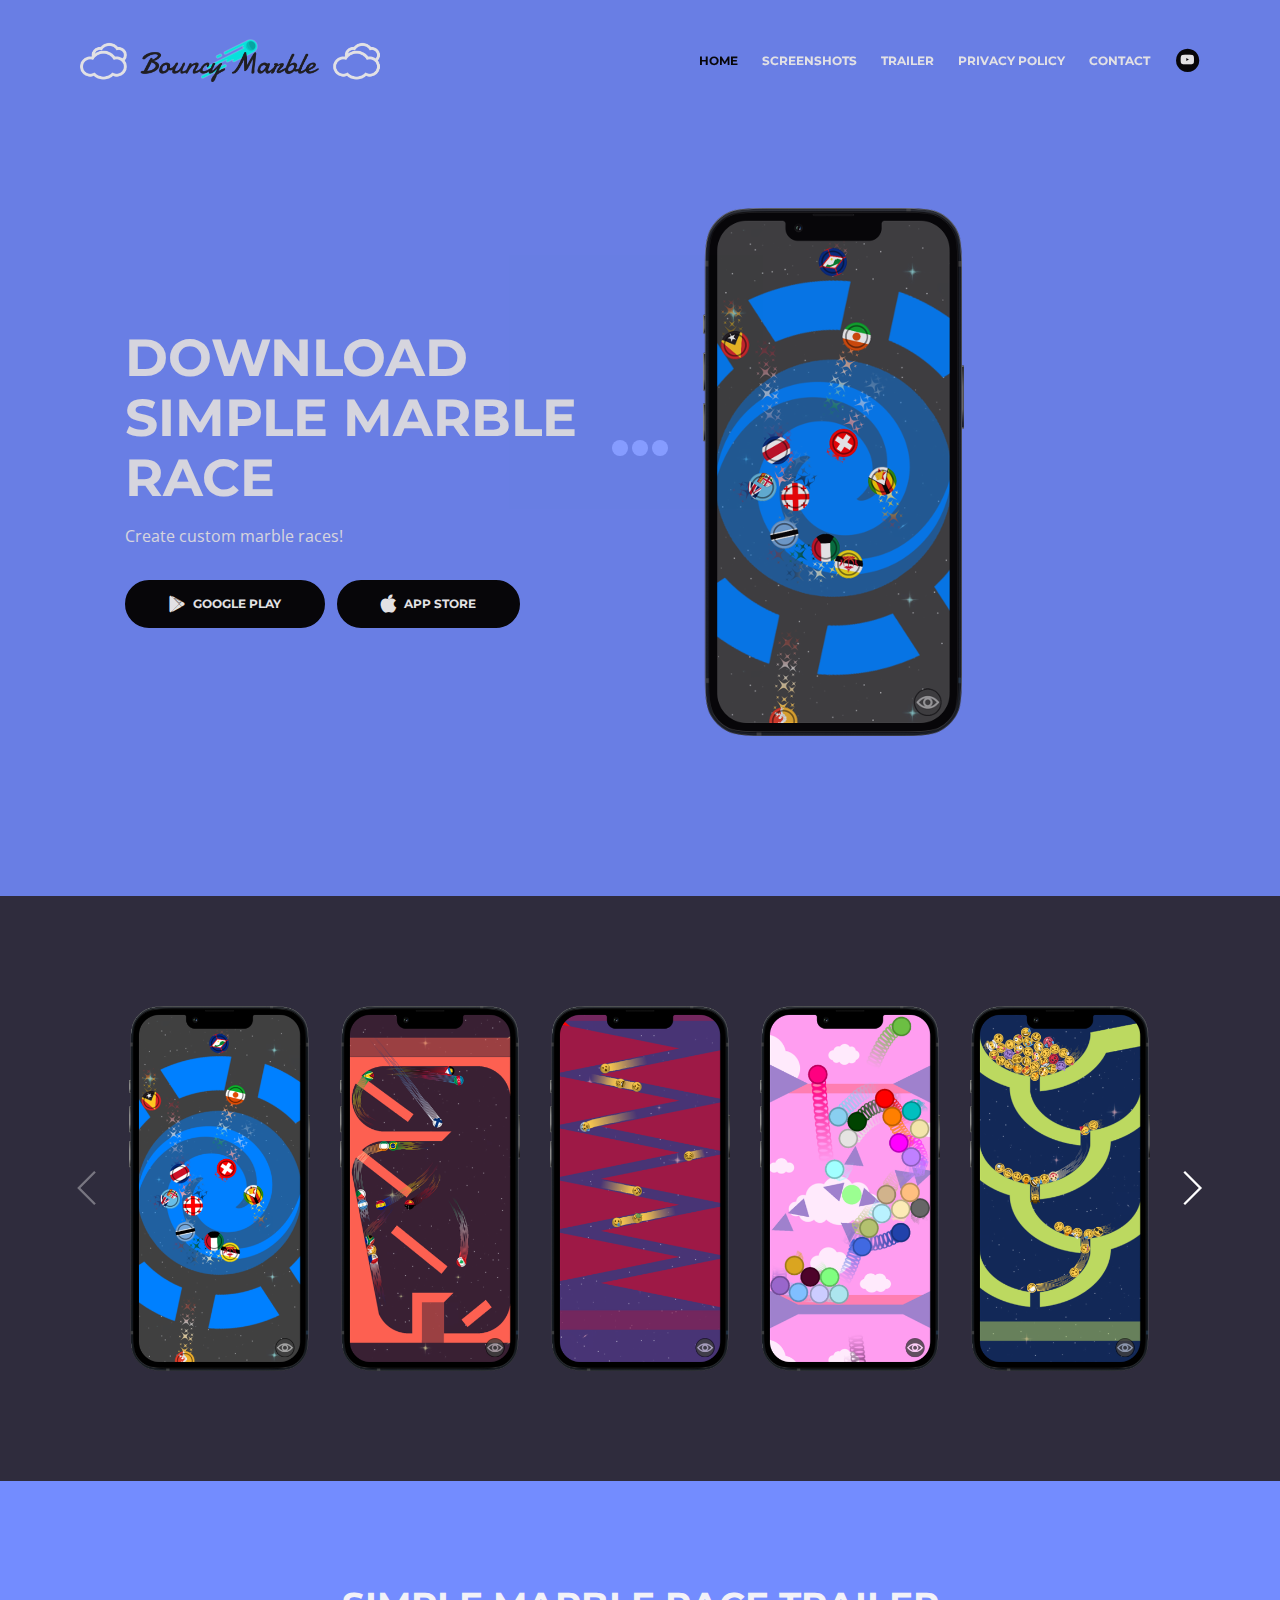
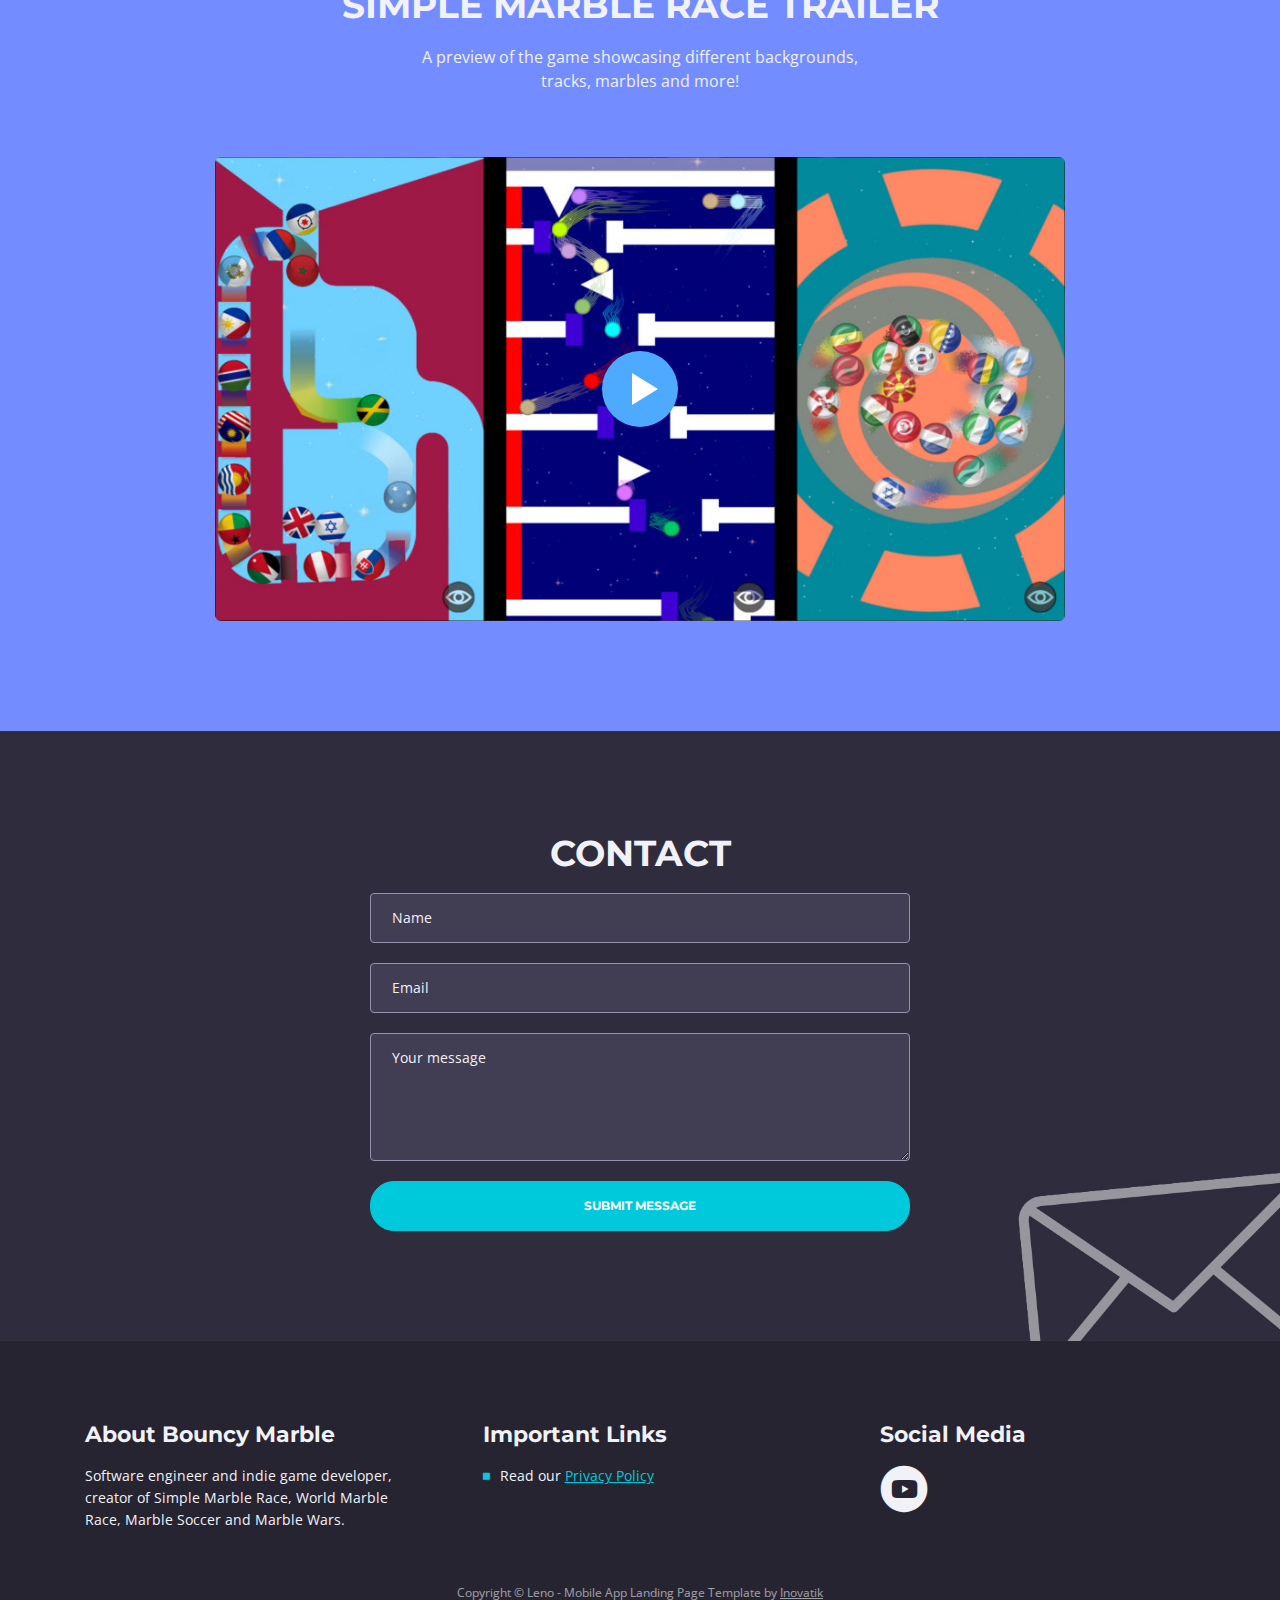
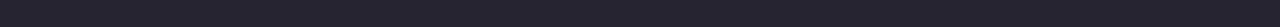
==== commit 658592ec: "Update index.html" ====
--- a/index.html
+++ b/index.html
@@ -280,7 +280,7 @@
                     <div class="help-block with-errors"></div>
                   </div>
                   <div class="form-group">
-                    <a href=mailto:<nowiki>bouncymarble@outlook.com?subject="Support">
+                    <a href=mailto:bouncymarble@outlook.com?subject="Support">
                         <button class="form-control-submit-button">SUBMIT MESSAGE</button>
                     </a>
                   </div>
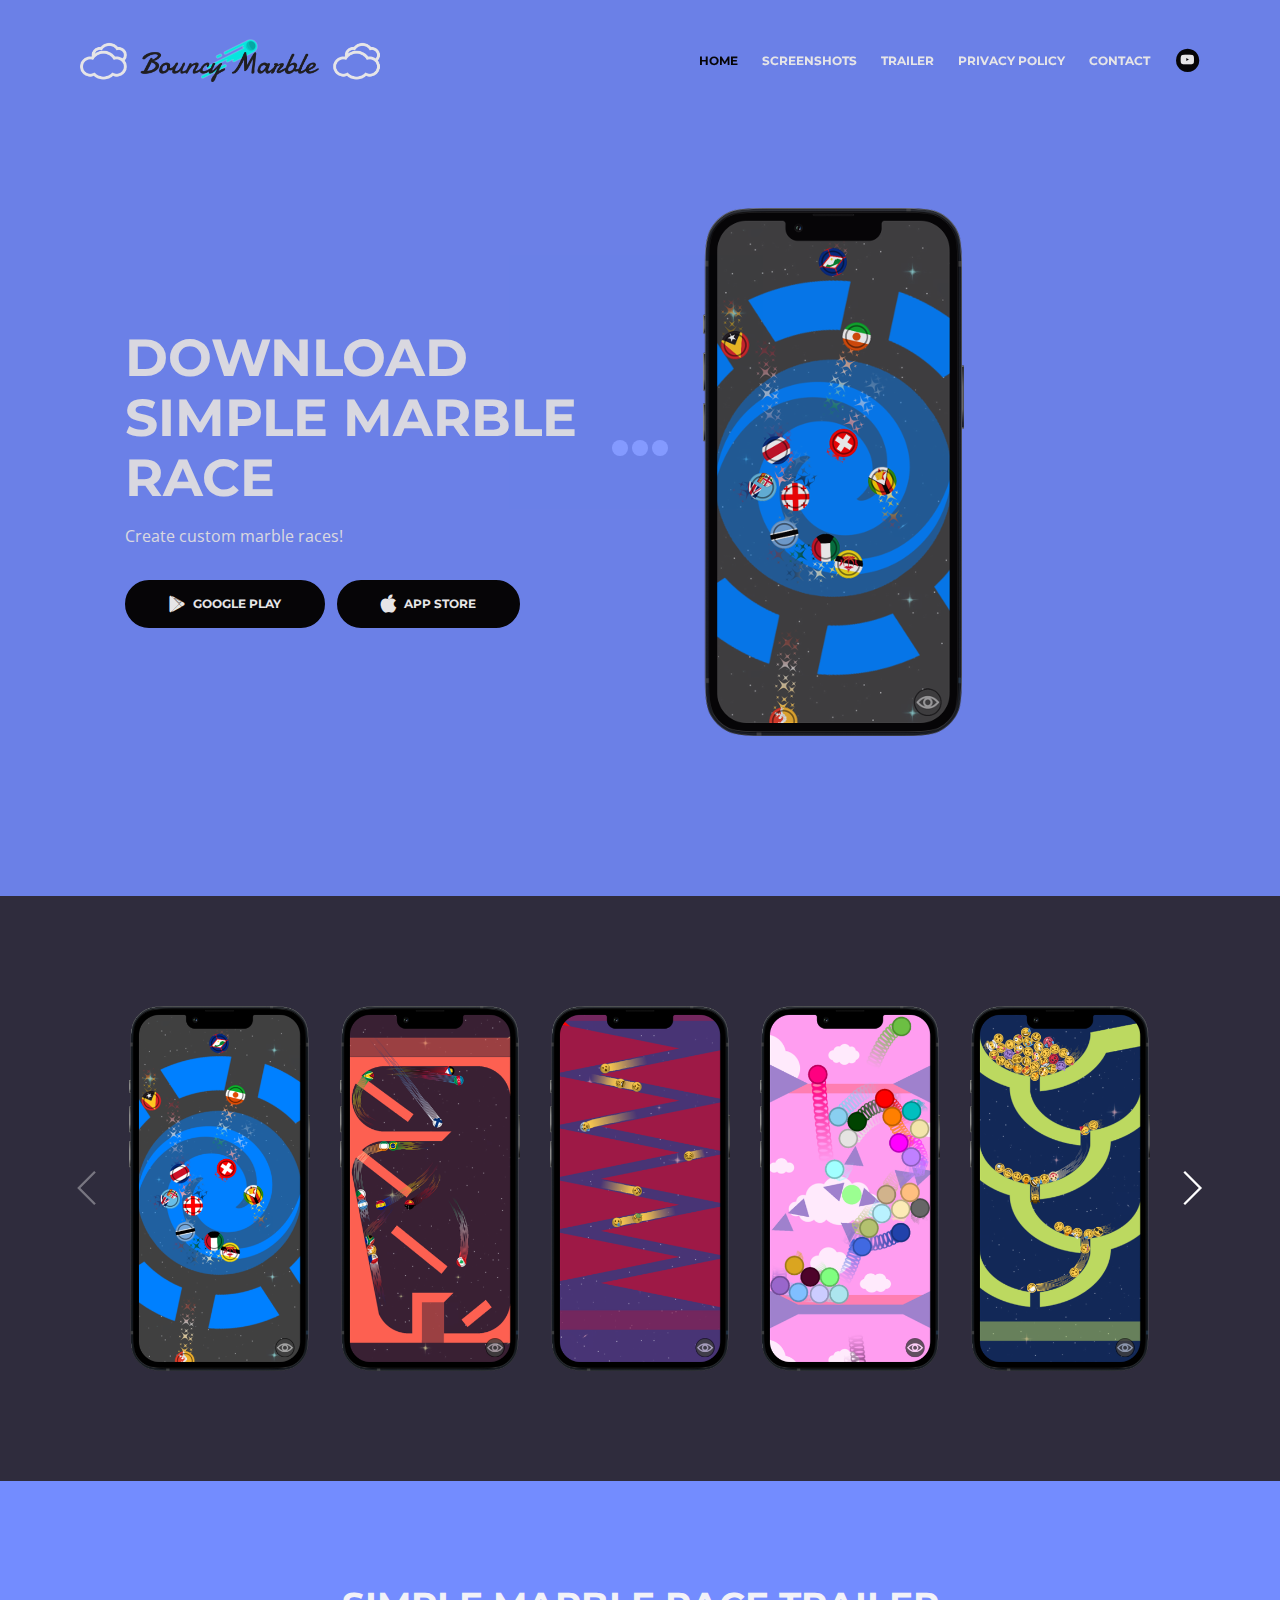
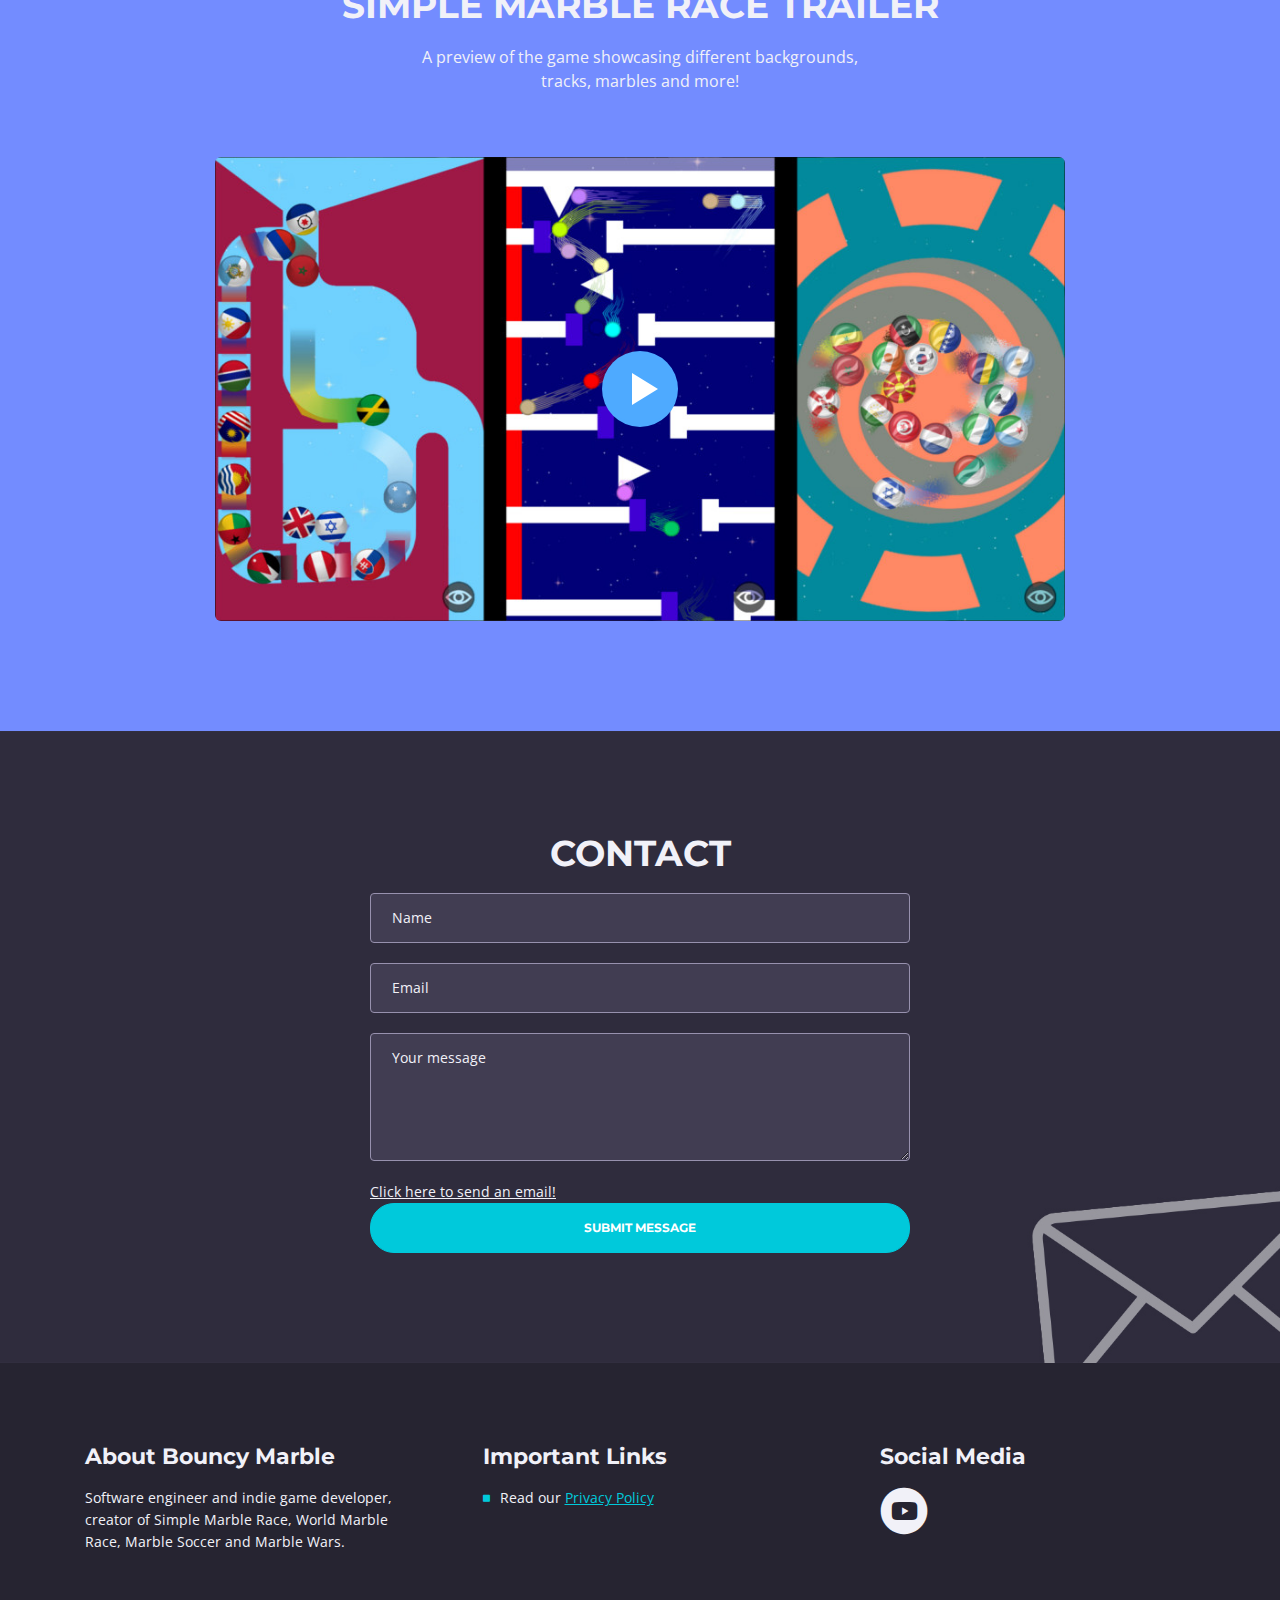
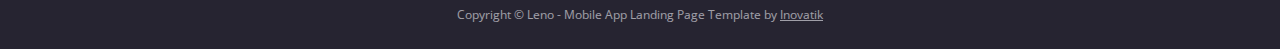
==== commit 550e0e19: "Update index.html" ====
--- a/index.html
+++ b/index.html
@@ -280,6 +280,7 @@
                     <div class="help-block with-errors"></div>
                   </div>
                   <div class="form-group">
+                    <a href=mailto:bouncymarble@outlook.com?subject="Support">Click here to send an email!</a>
                     <a href=mailto:bouncymarble@outlook.com?subject="Support">
                         <button class="form-control-submit-button">SUBMIT MESSAGE</button>
                     </a>
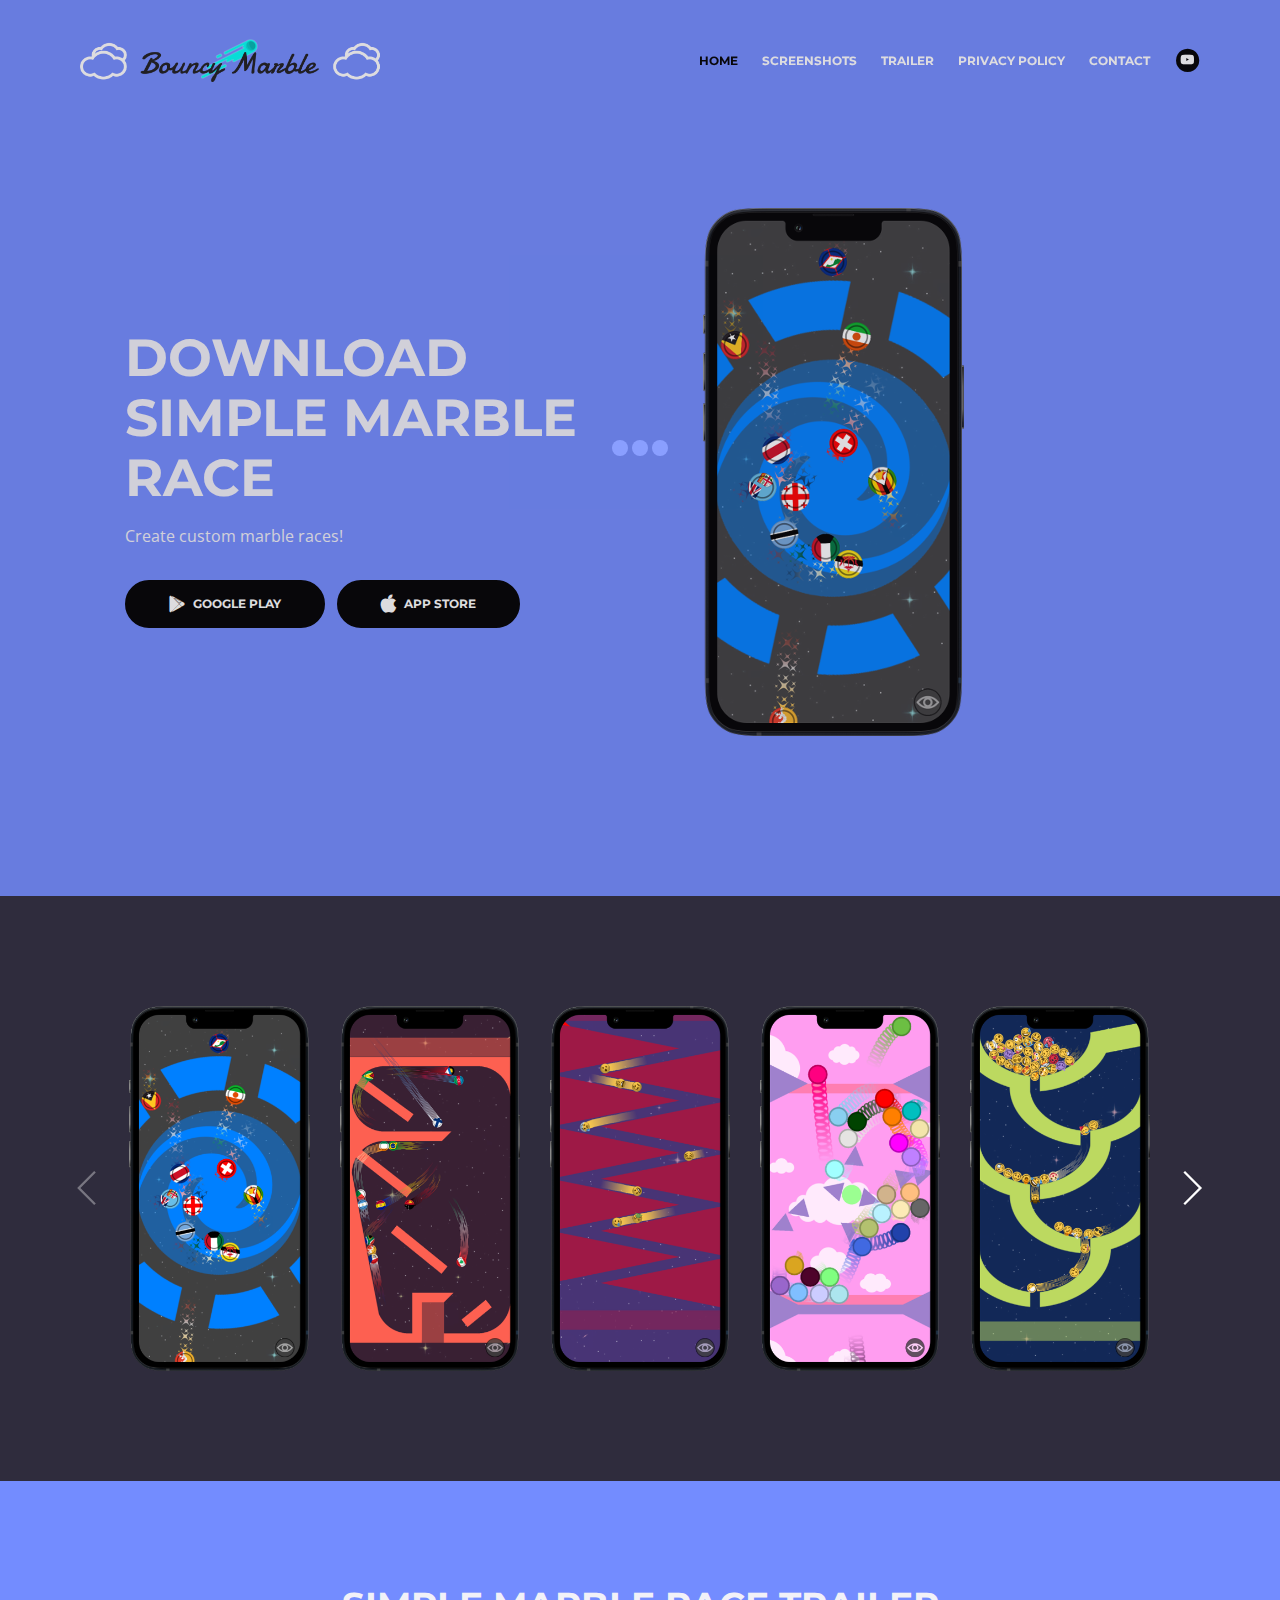
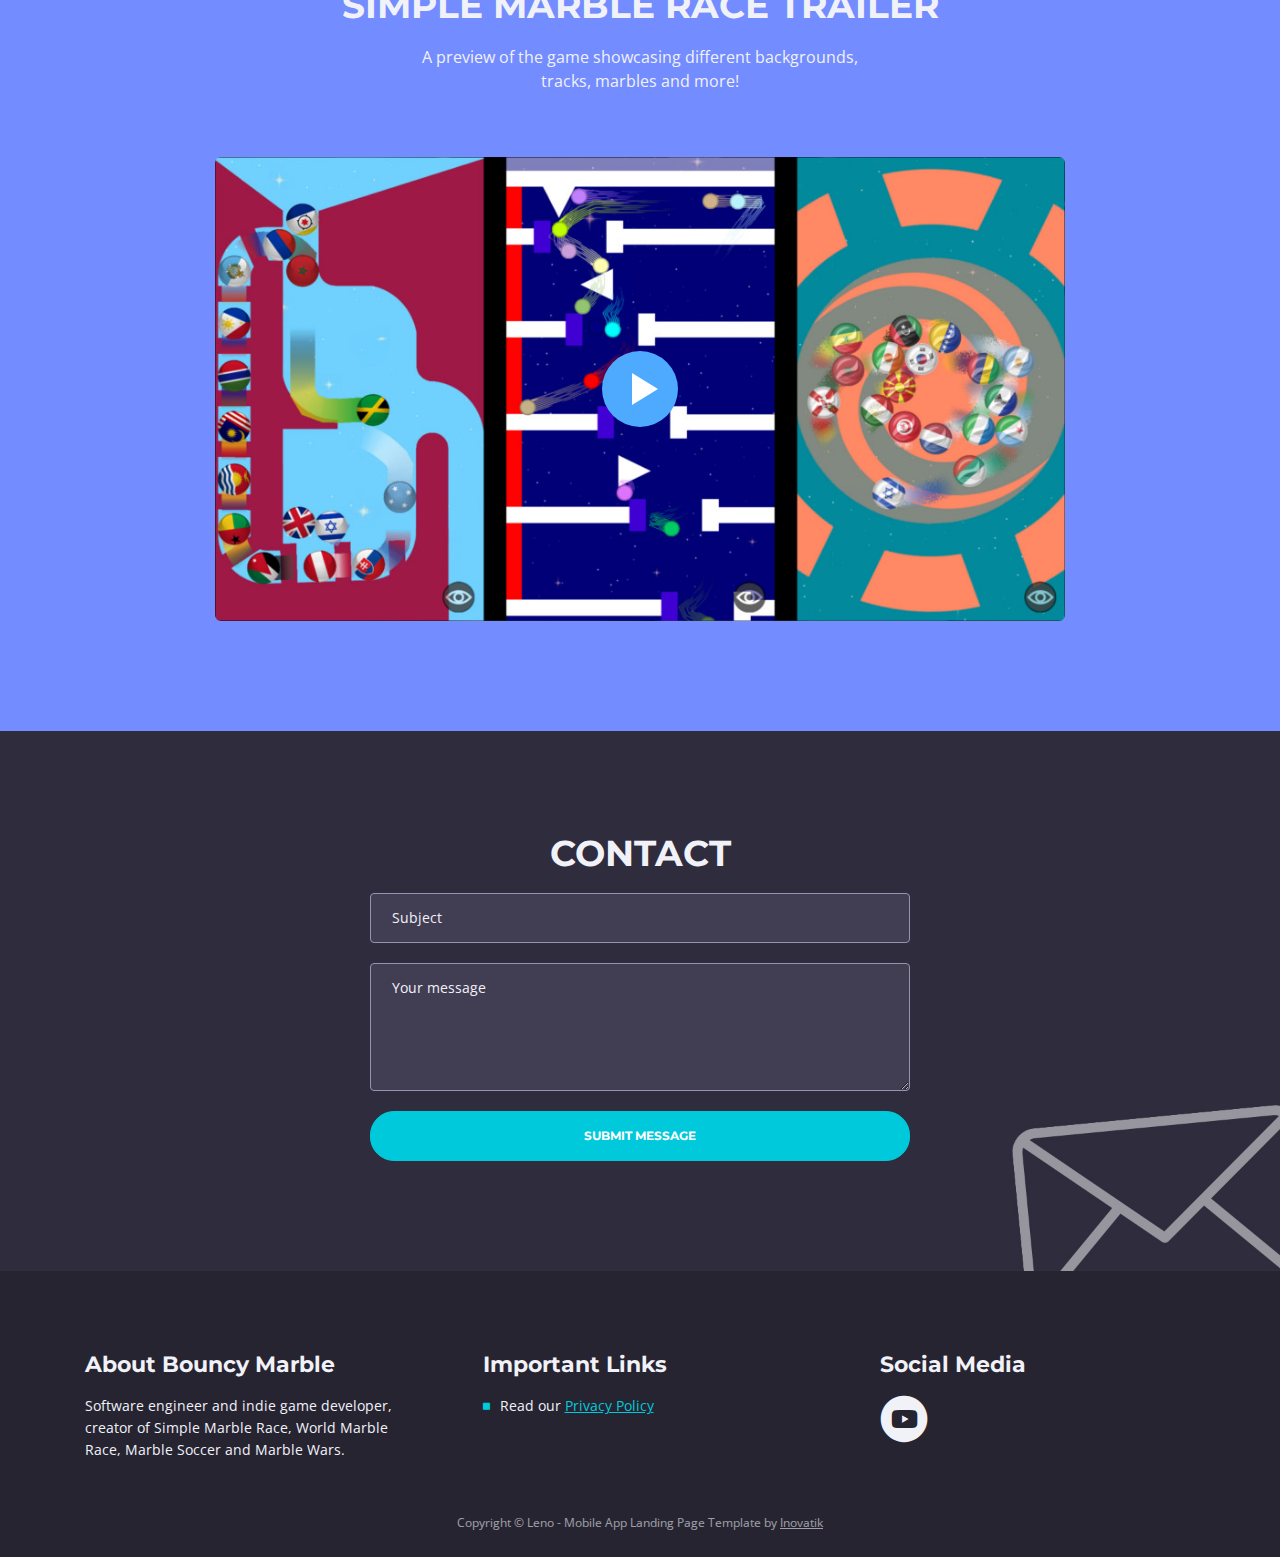
==== commit 5b135fcd: "Update index.html" ====
--- a/index.html
+++ b/index.html
@@ -263,15 +263,10 @@
             </div>
             <div class="row">
               <div class="col-lg-6 offset-lg-3">
-                <form action="#" method="post" id="contactForm" data-toggle="validator" data-focus="false">
+                <form action="mailto:bouncymarble@outlook.com?subject=$csubject &message= $cmessage" method="post" id="contactForm" data-toggle="validator" data-focus="false">
                   <div class="form-group">
-                    <input type="text" class="form-control-input" id="cname" required="">
-                    <label class="label-control" for="cname">Name</label>
-                    <div class="help-block with-errors"></div>
-                  </div>
-                  <div class="form-group">
-                    <input type="email" class="form-control-input" id="cemail" required="">
-                    <label class="label-control" for="cemail">Email</label>
+                    <input type="text" class="form-control-input" id="csubject" required="">
+                    <label class="label-control" for="csubject">Subject</label>
                     <div class="help-block with-errors"></div>
                   </div>
                   <div class="form-group">
@@ -280,10 +275,7 @@
                     <div class="help-block with-errors"></div>
                   </div>
                   <div class="form-group">
-                    <a href=mailto:bouncymarble@outlook.com?subject="Support">Click here to send an email!</a>
-                    <a href=mailto:bouncymarble@outlook.com?subject="Support">
-                        <button class="form-control-submit-button">SUBMIT MESSAGE</button>
-                    </a>
+                    <button type="post" class="form-control-submit-button">SUBMIT MESSAGE</button>
                   </div>
                   <div class="form-message">
                     <div id="cmsgSubmit" class="h3 text-center hidden"></div>
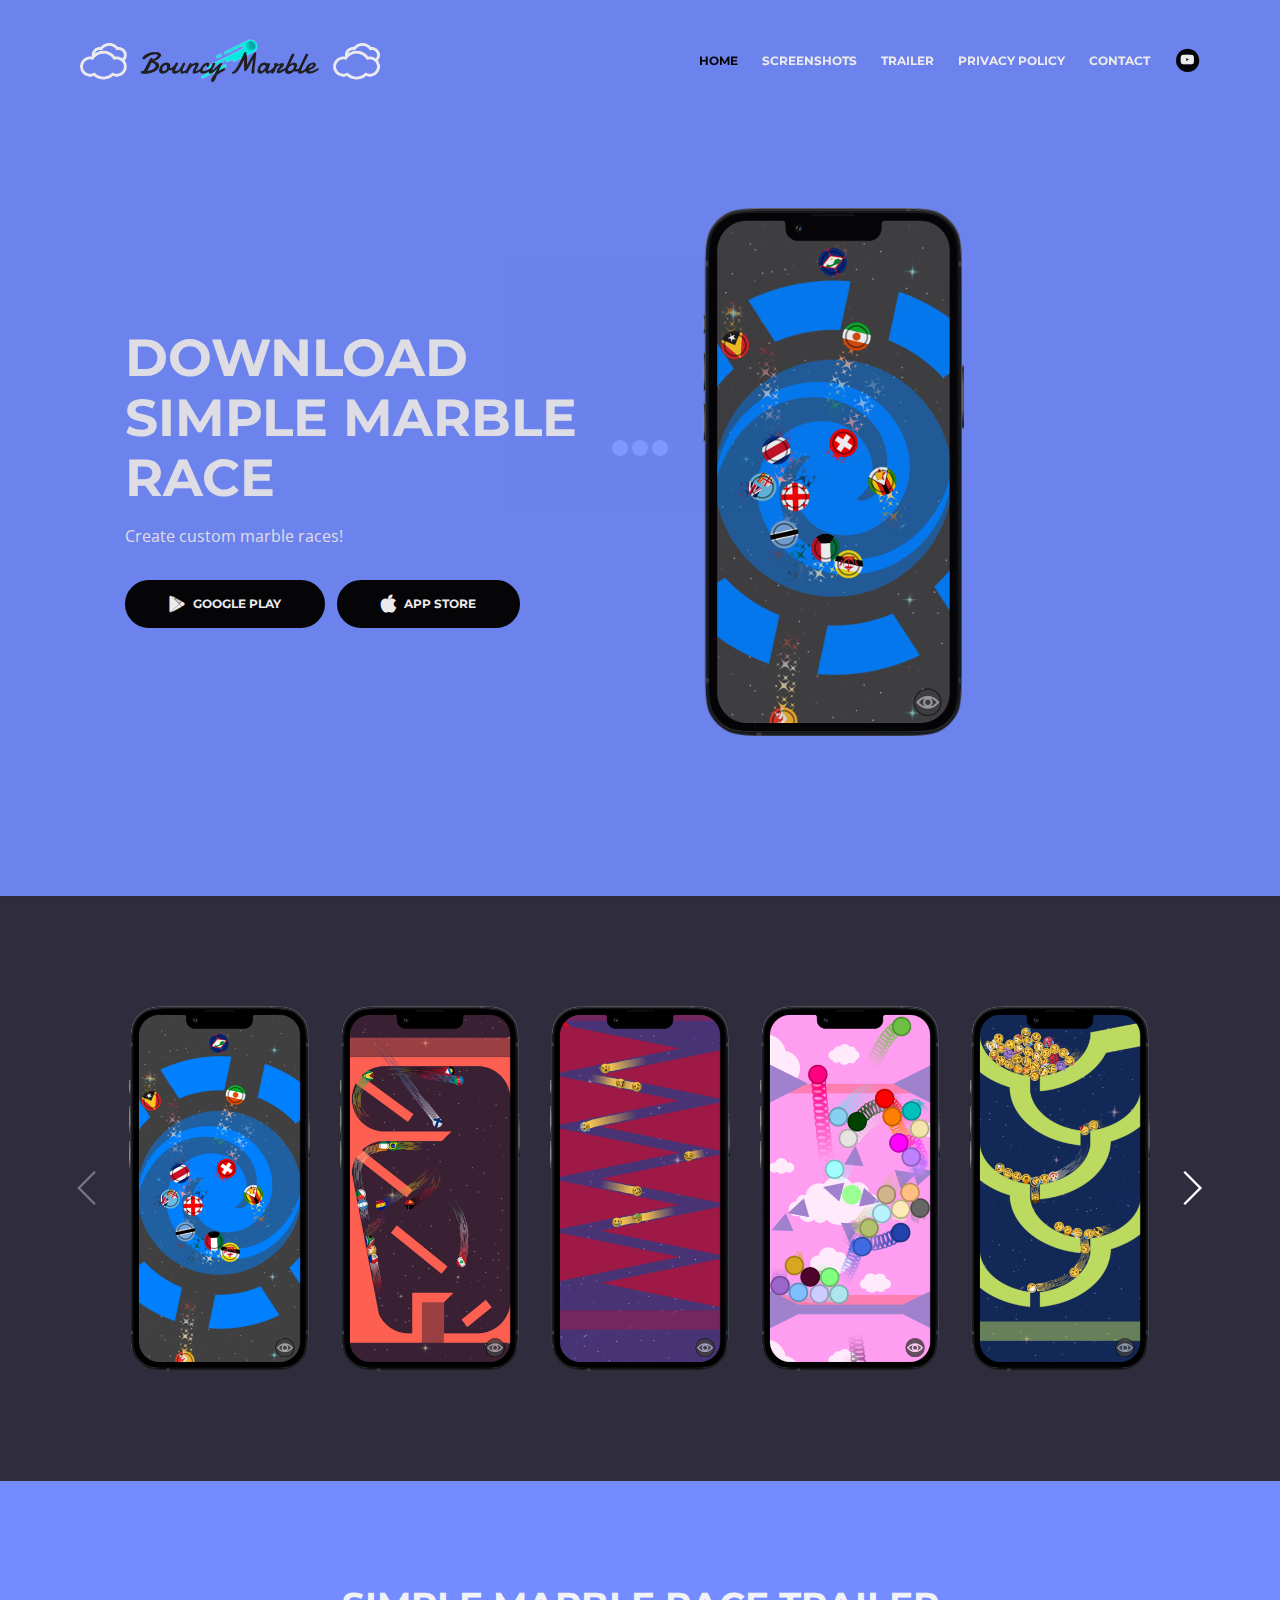
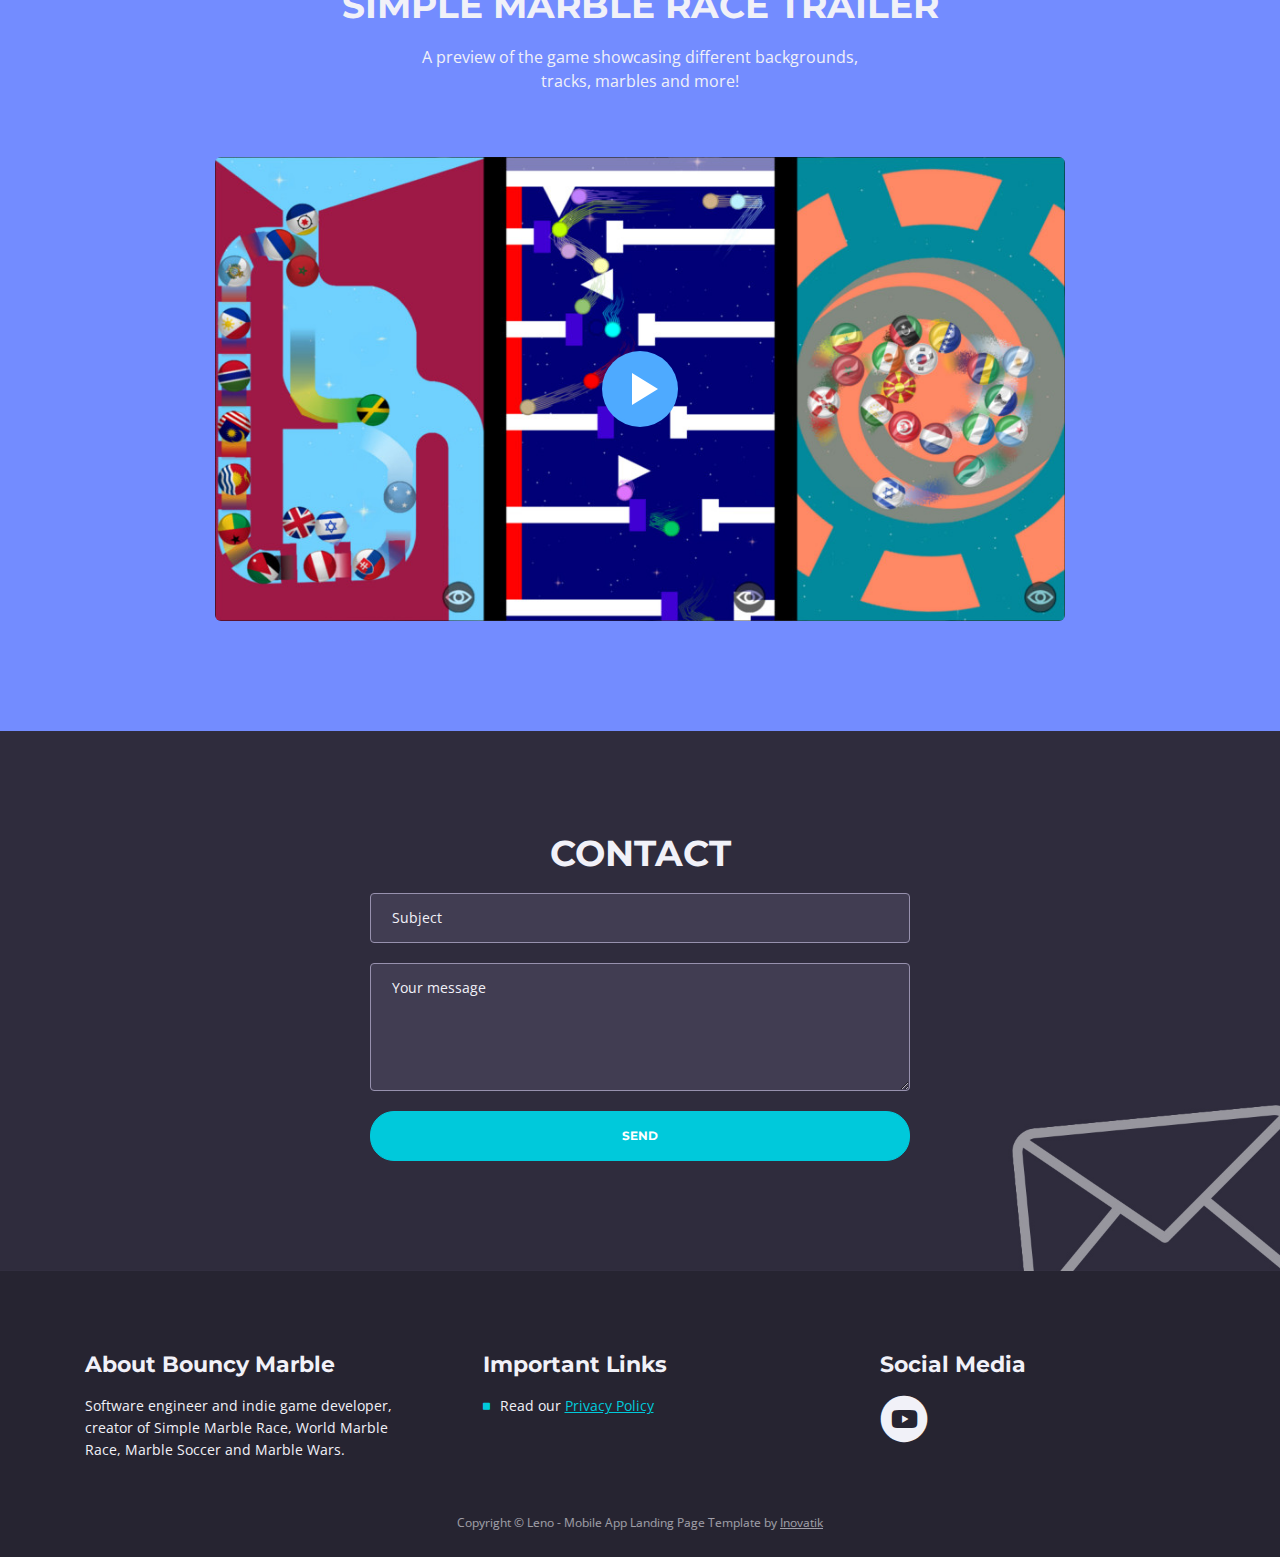
==== commit 103e3b51: "Update index.html" ====
--- a/index.html
+++ b/index.html
@@ -275,7 +275,7 @@
                     <div class="help-block with-errors"></div>
                   </div>
                   <div class="form-group">
-                    <button type="post" class="form-control-submit-button">SUBMIT MESSAGE</button>
+                    <button type="post" class="form-control-submit-button">SEND</button>
                   </div>
                   <div class="form-message">
                     <div id="cmsgSubmit" class="h3 text-center hidden"></div>
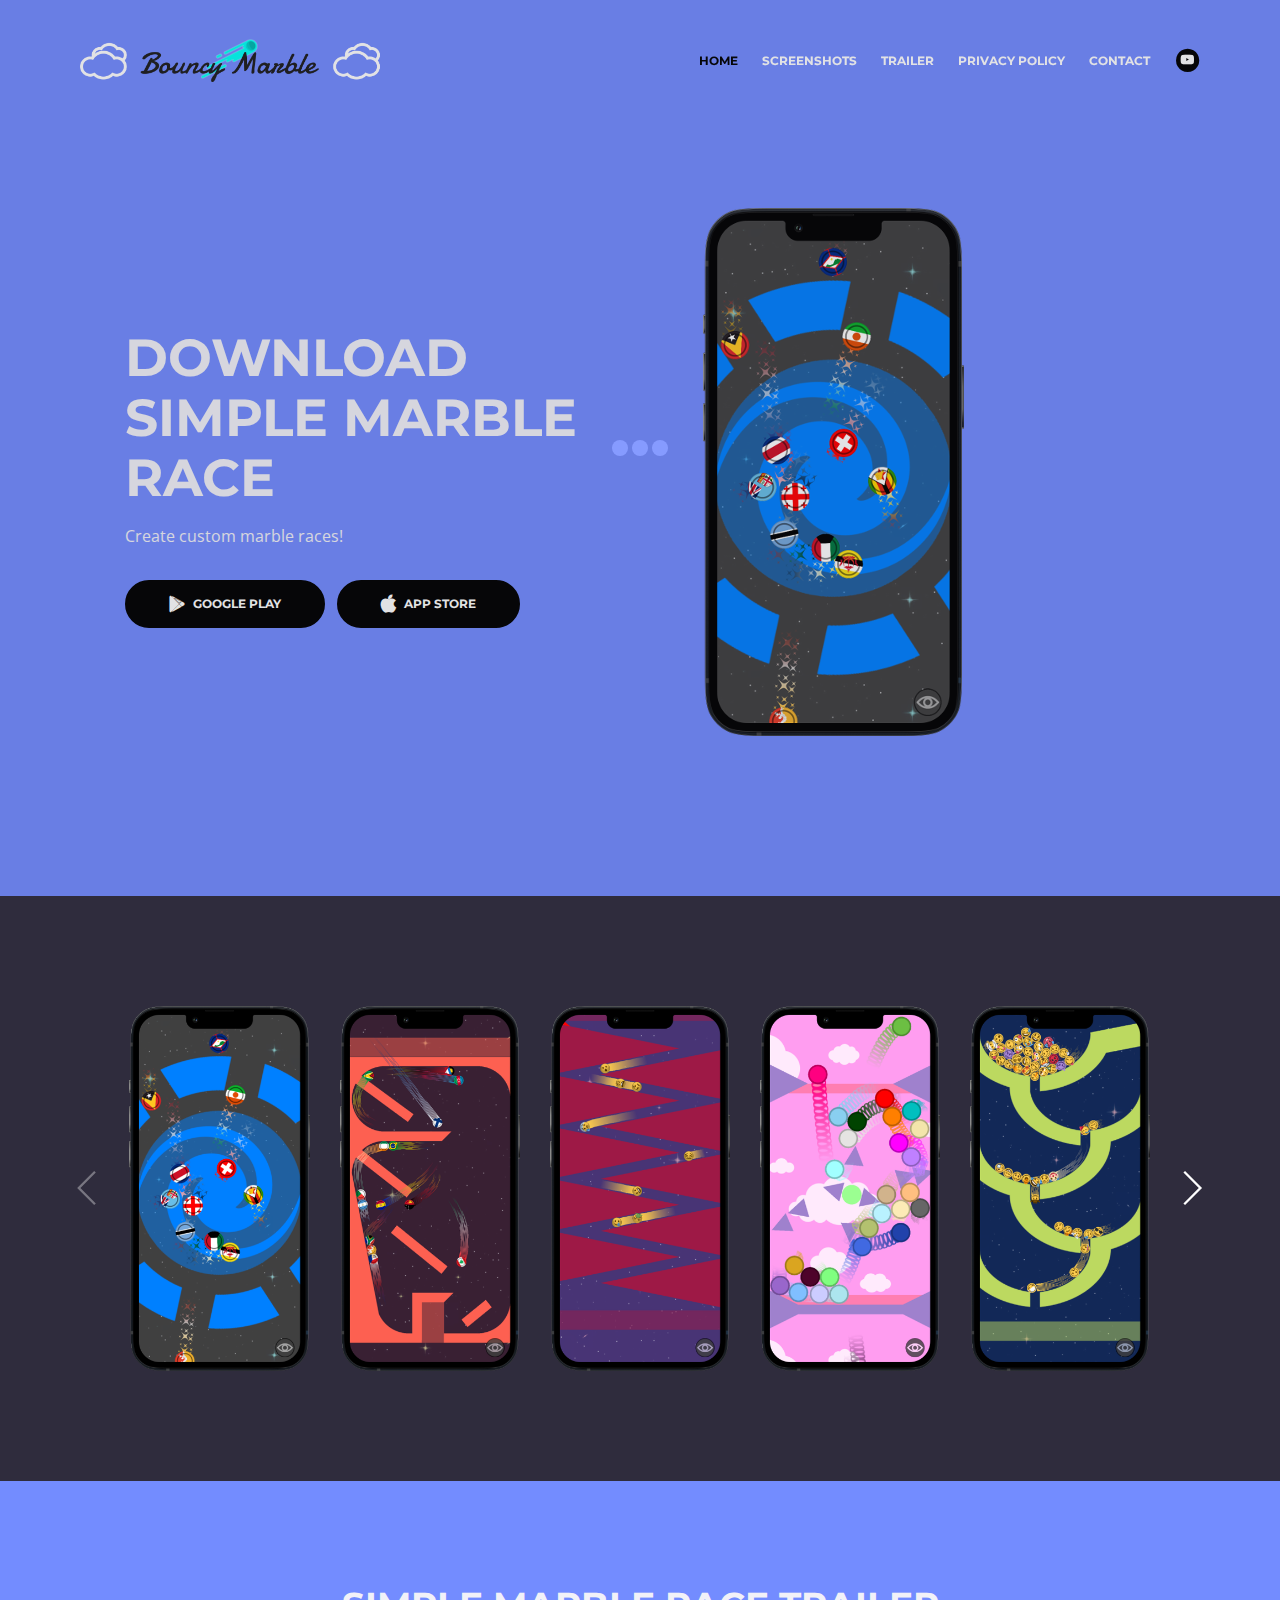
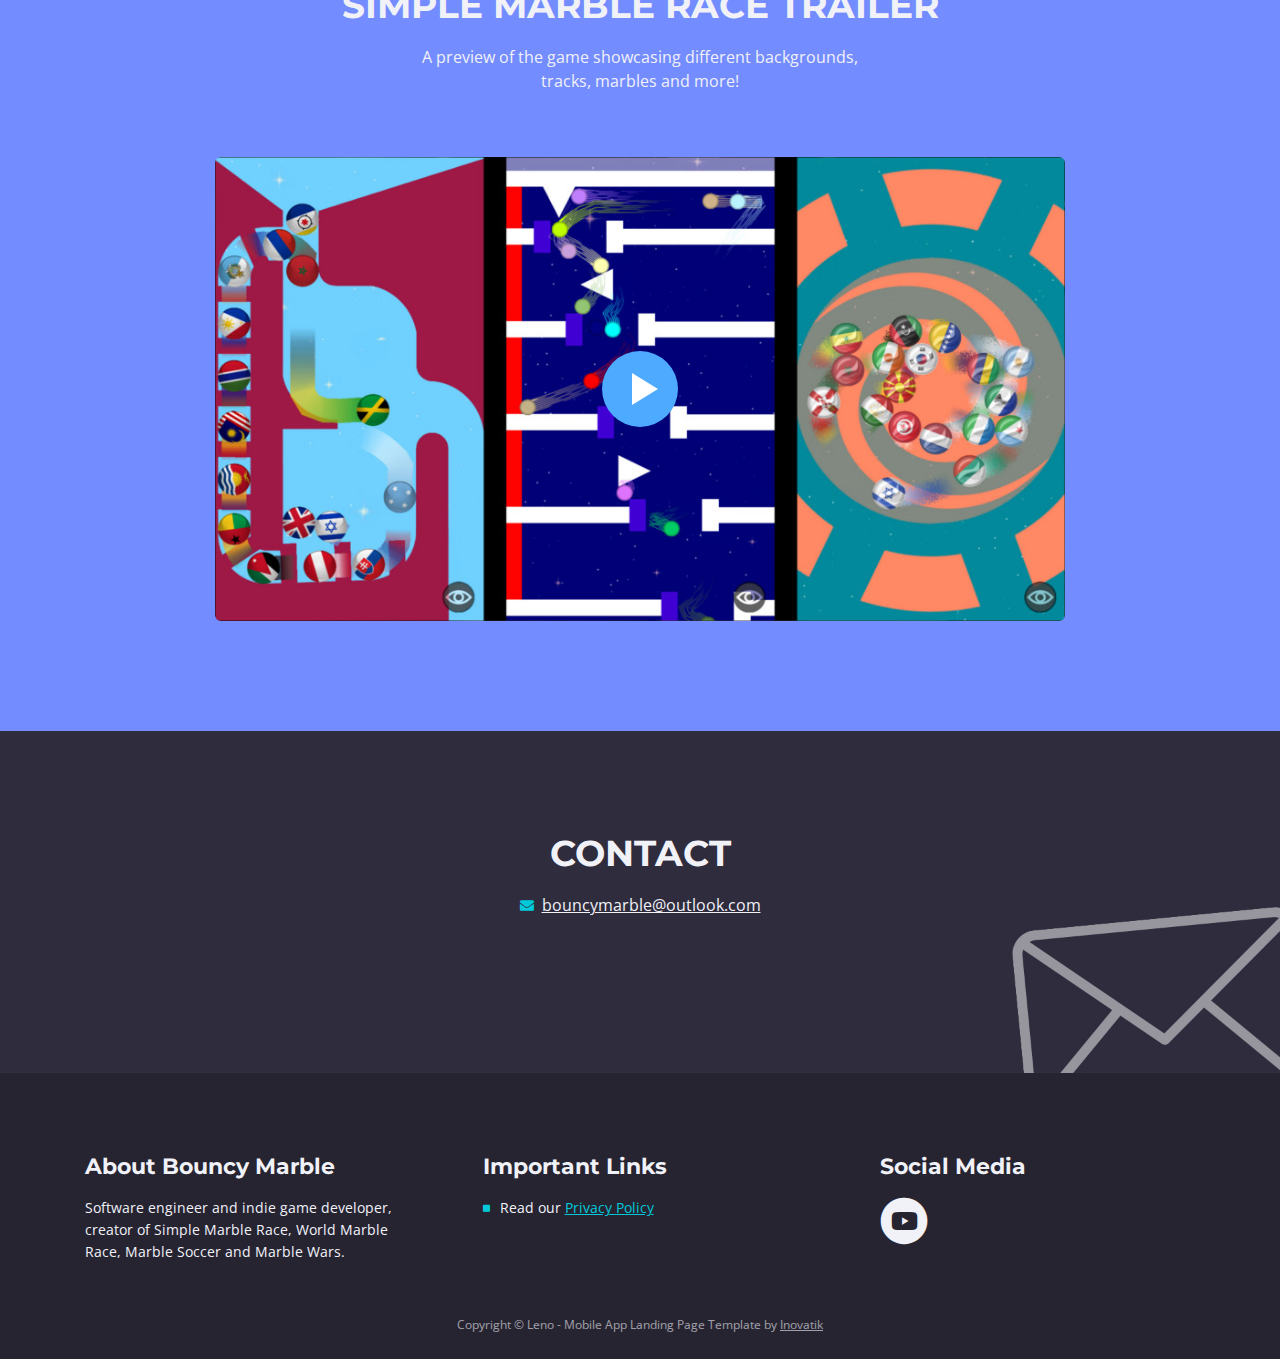
==== commit 644cfe1b: "Update index.html" ====
--- a/index.html
+++ b/index.html
@@ -255,35 +255,16 @@
     <!-- end of video -->
 
     <div id="contact" class="form">
-        <div class="container">
-            <div class="row">
-              <div class="col-lg-12">
-                <h2>CONTACT</h2>
-              </div>
-            </div>
-            <div class="row">
-              <div class="col-lg-6 offset-lg-3">
-                <form action="mailto:bouncymarble@outlook.com?subject=$csubject &message= $cmessage" method="post" id="contactForm" data-toggle="validator" data-focus="false">
-                  <div class="form-group">
-                    <input type="text" class="form-control-input" id="csubject" required="">
-                    <label class="label-control" for="csubject">Subject</label>
-                    <div class="help-block with-errors"></div>
-                  </div>
-                  <div class="form-group">
-                    <textarea class="form-control-textarea" id="cmessage" required=""></textarea>
-                    <label class="label-control" for="cmessage">Your message</label>
-                    <div class="help-block with-errors"></div>
-                  </div>
-                  <div class="form-group">
-                    <button type="post" class="form-control-submit-button">SEND</button>
-                  </div>
-                  <div class="form-message">
-                    <div id="cmsgSubmit" class="h3 text-center hidden"></div>
-                  </div>
-                </form>
-              </div>
-            </div>
+      <div class="container">
+        <div class="row">
+          <div class="col-lg-12">
+            <h2>CONTACT</h2>
+            <ul class="list-unstyled li-space-lg">
+              <li> <i class="fas fa-envelope"></i><a class="blue" href="mailto:bouncymarble@outlook.com">bouncymarble@outlook.com</a></li>
+            </ul>
+          </div>
         </div>
+      </div>
     </div>
 
     <!-- Footer -->
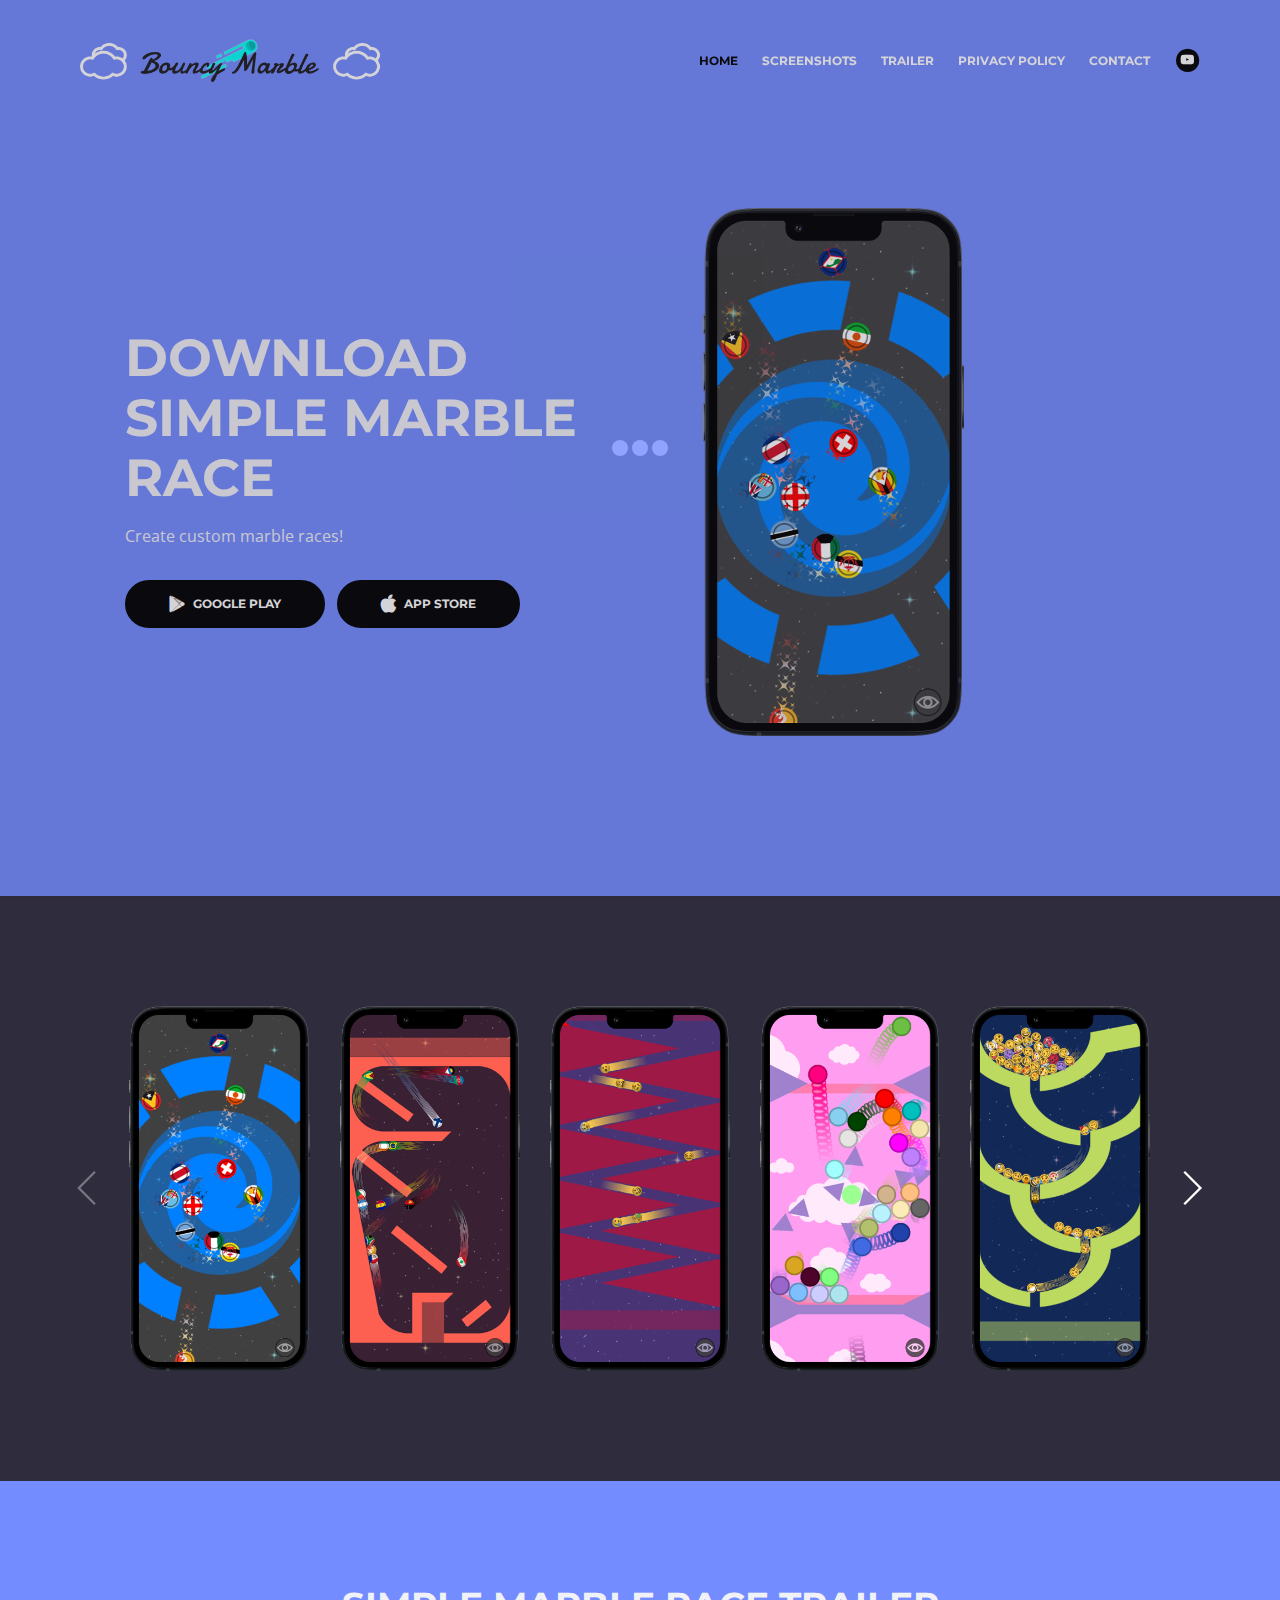
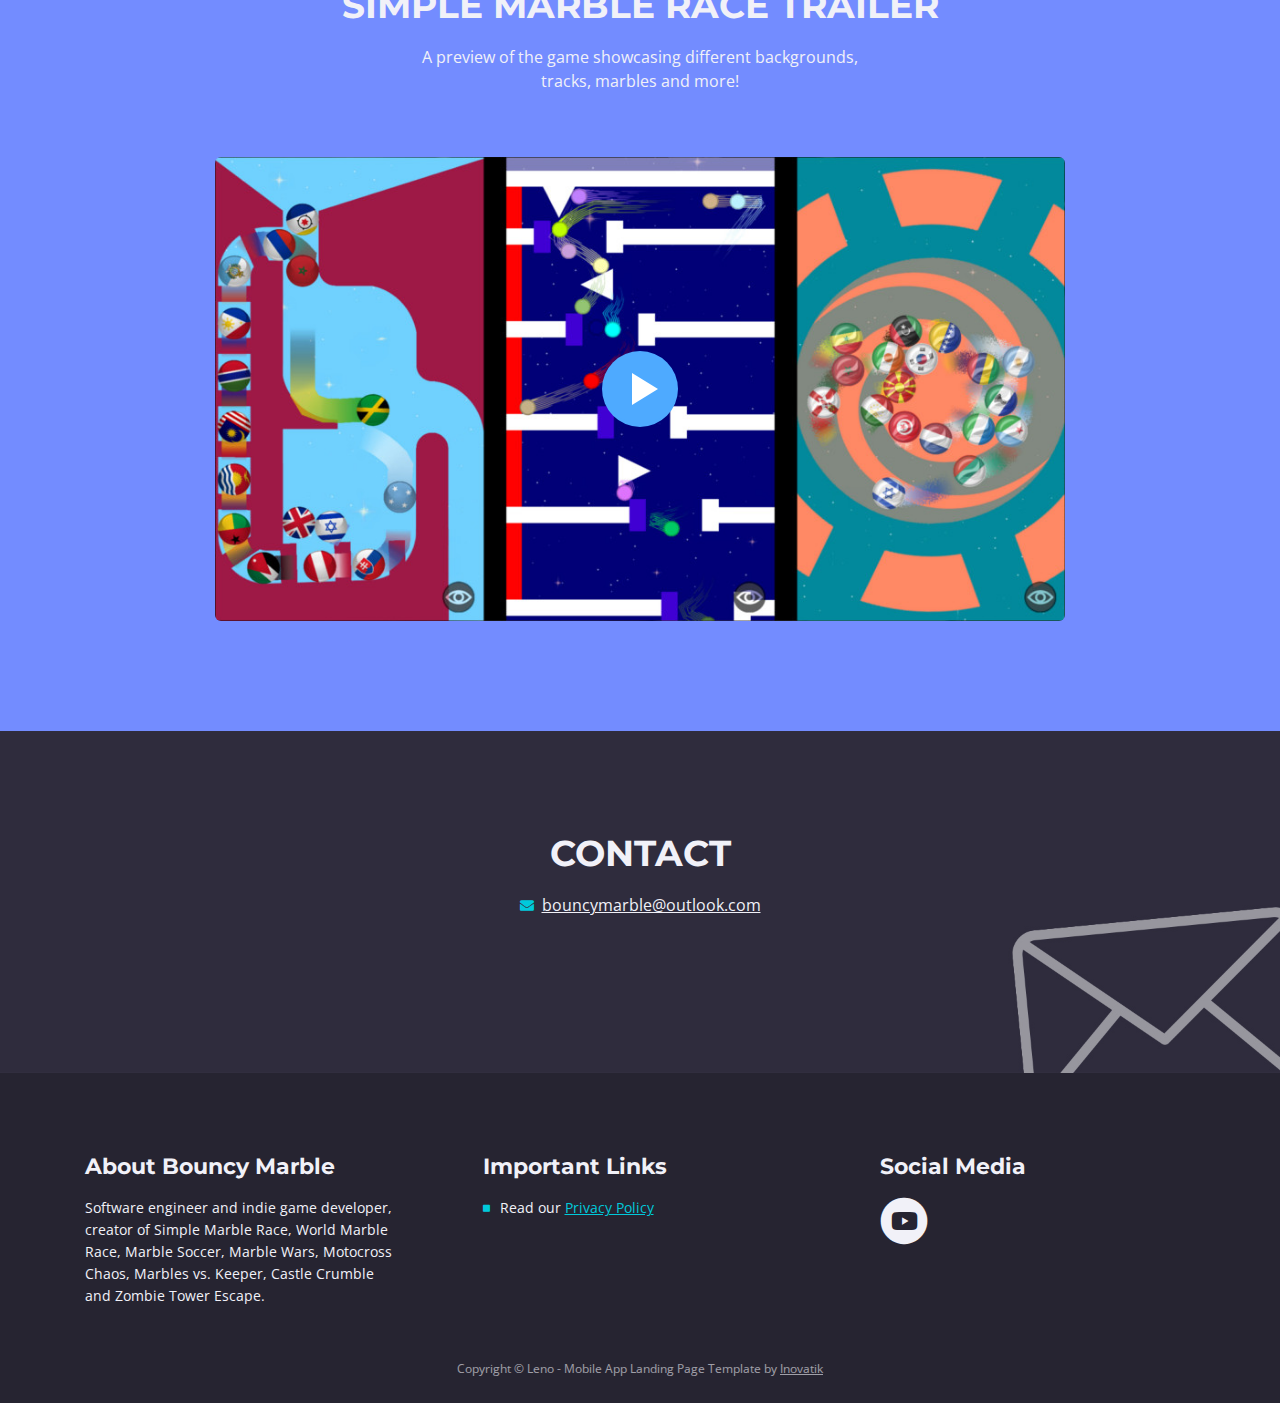
==== commit 371fb8db: "new app" ====
--- a/index.html
+++ b/index.html
@@ -274,7 +274,7 @@
                 <div class="col-md-4">
                     <div class="footer-col">
                         <h4>About Bouncy Marble</h4>
-                        <p>Software engineer and indie game developer, creator of Simple Marble Race, World Marble Race, Marble Soccer and Marble Wars.</p>
+                        <p>Software engineer and indie game developer, creator of Simple Marble Race, World Marble Race, Marble Soccer, Marble Wars, Motocross Chaos, Marbles vs. Keeper, Castle Crumble and Zombie Tower Escape.</p>
                     </div>
                 </div> <!-- end of col -->
                 <div class="col-md-4">
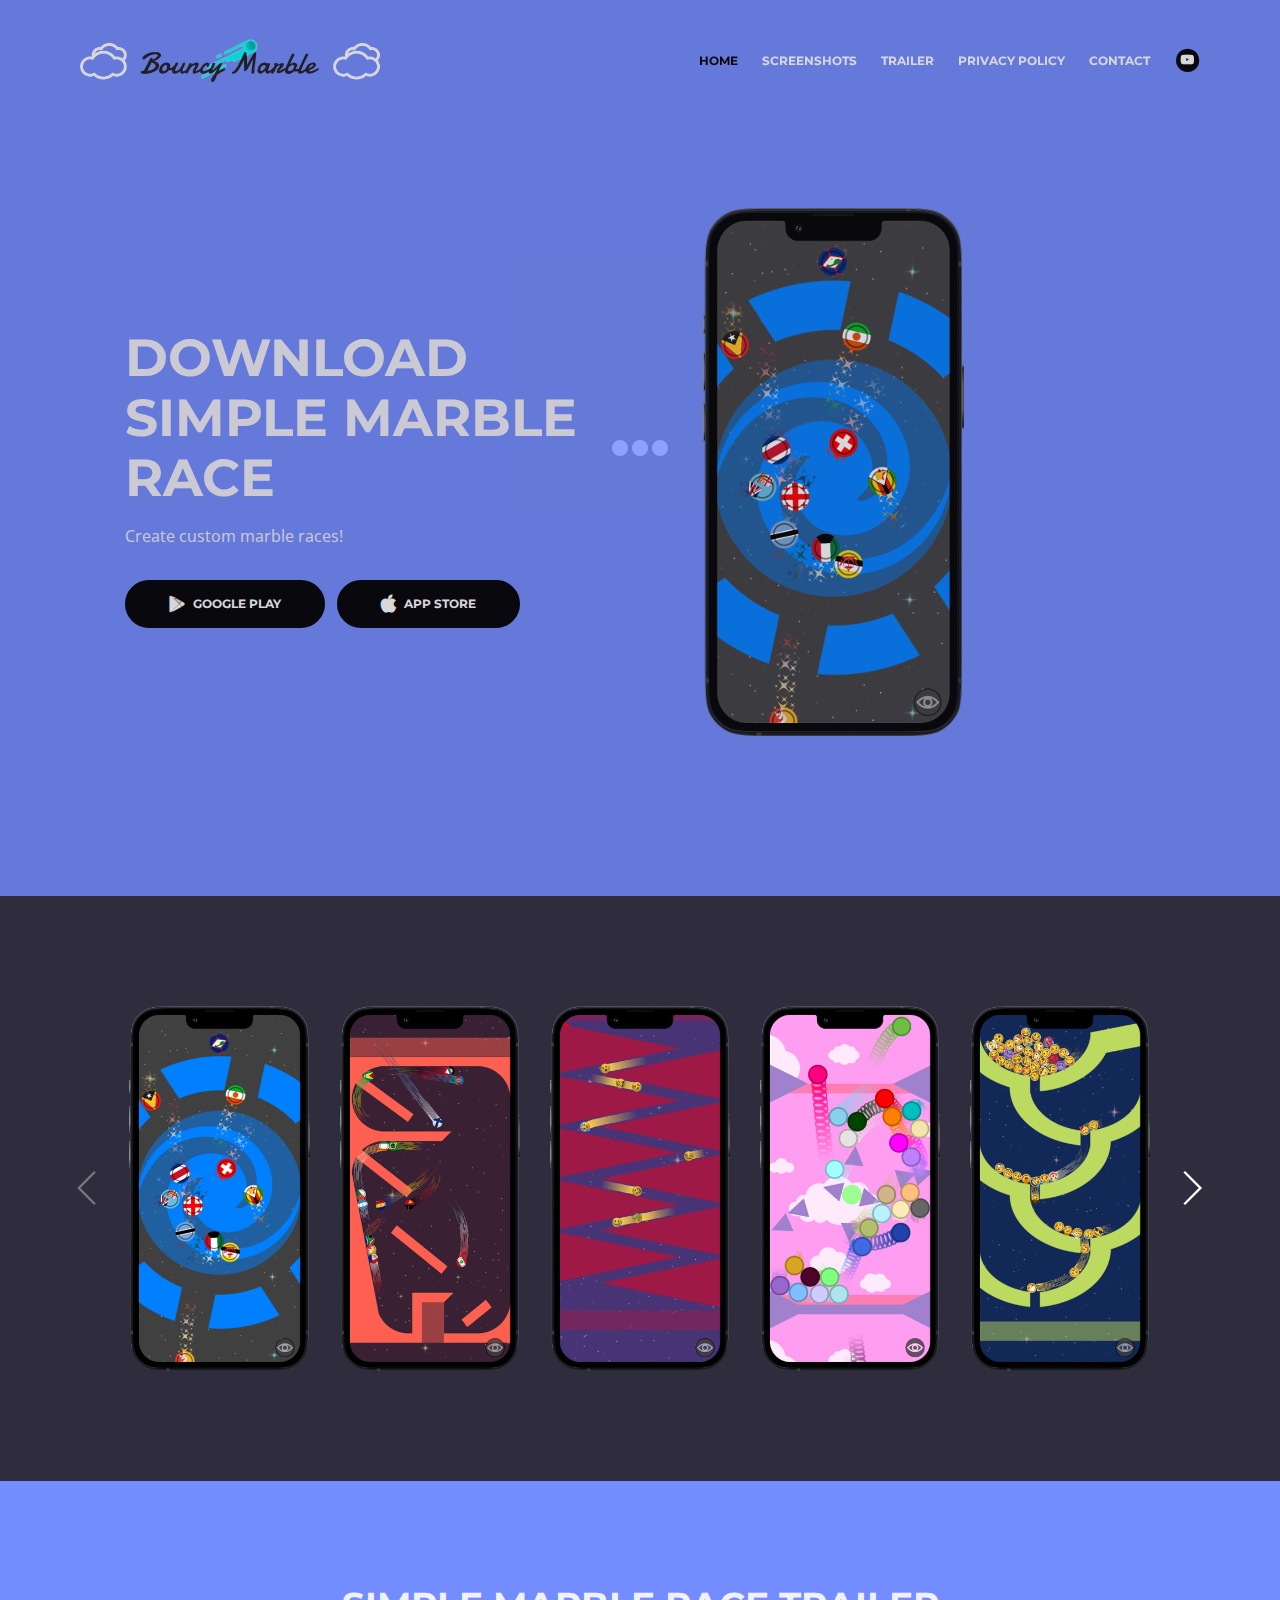
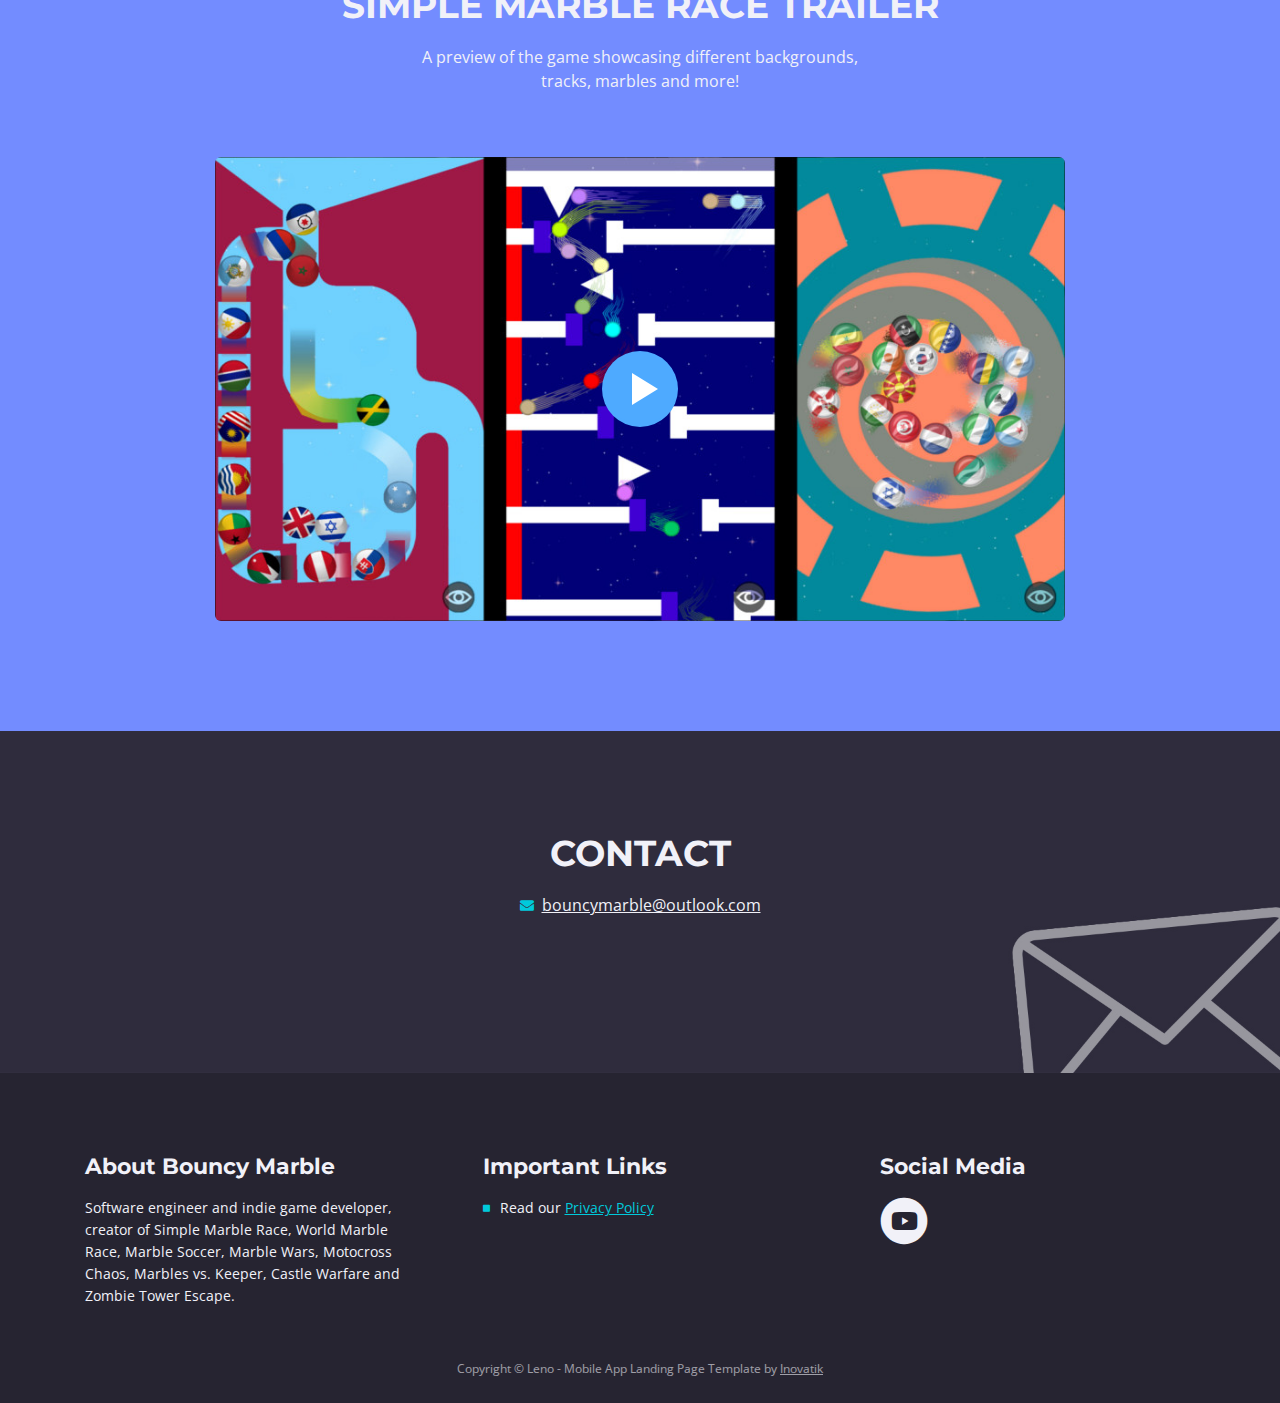
==== commit 3d3baf45: "Update app-ads.txt" ====
--- a/index.html
+++ b/index.html
@@ -274,7 +274,7 @@
                 <div class="col-md-4">
                     <div class="footer-col">
                         <h4>About Bouncy Marble</h4>
-                        <p>Software engineer and indie game developer, creator of Simple Marble Race, World Marble Race, Marble Soccer, Marble Wars, Motocross Chaos, Marbles vs. Keeper, Castle Crumble and Zombie Tower Escape.</p>
+                        <p>Software engineer and indie game developer, creator of Simple Marble Race, World Marble Race, Marble Soccer, Marble Wars, Motocross Chaos, Marbles vs. Keeper, Castle Warfare and Zombie Tower Escape.</p>
                     </div>
                 </div> <!-- end of col -->
                 <div class="col-md-4">
